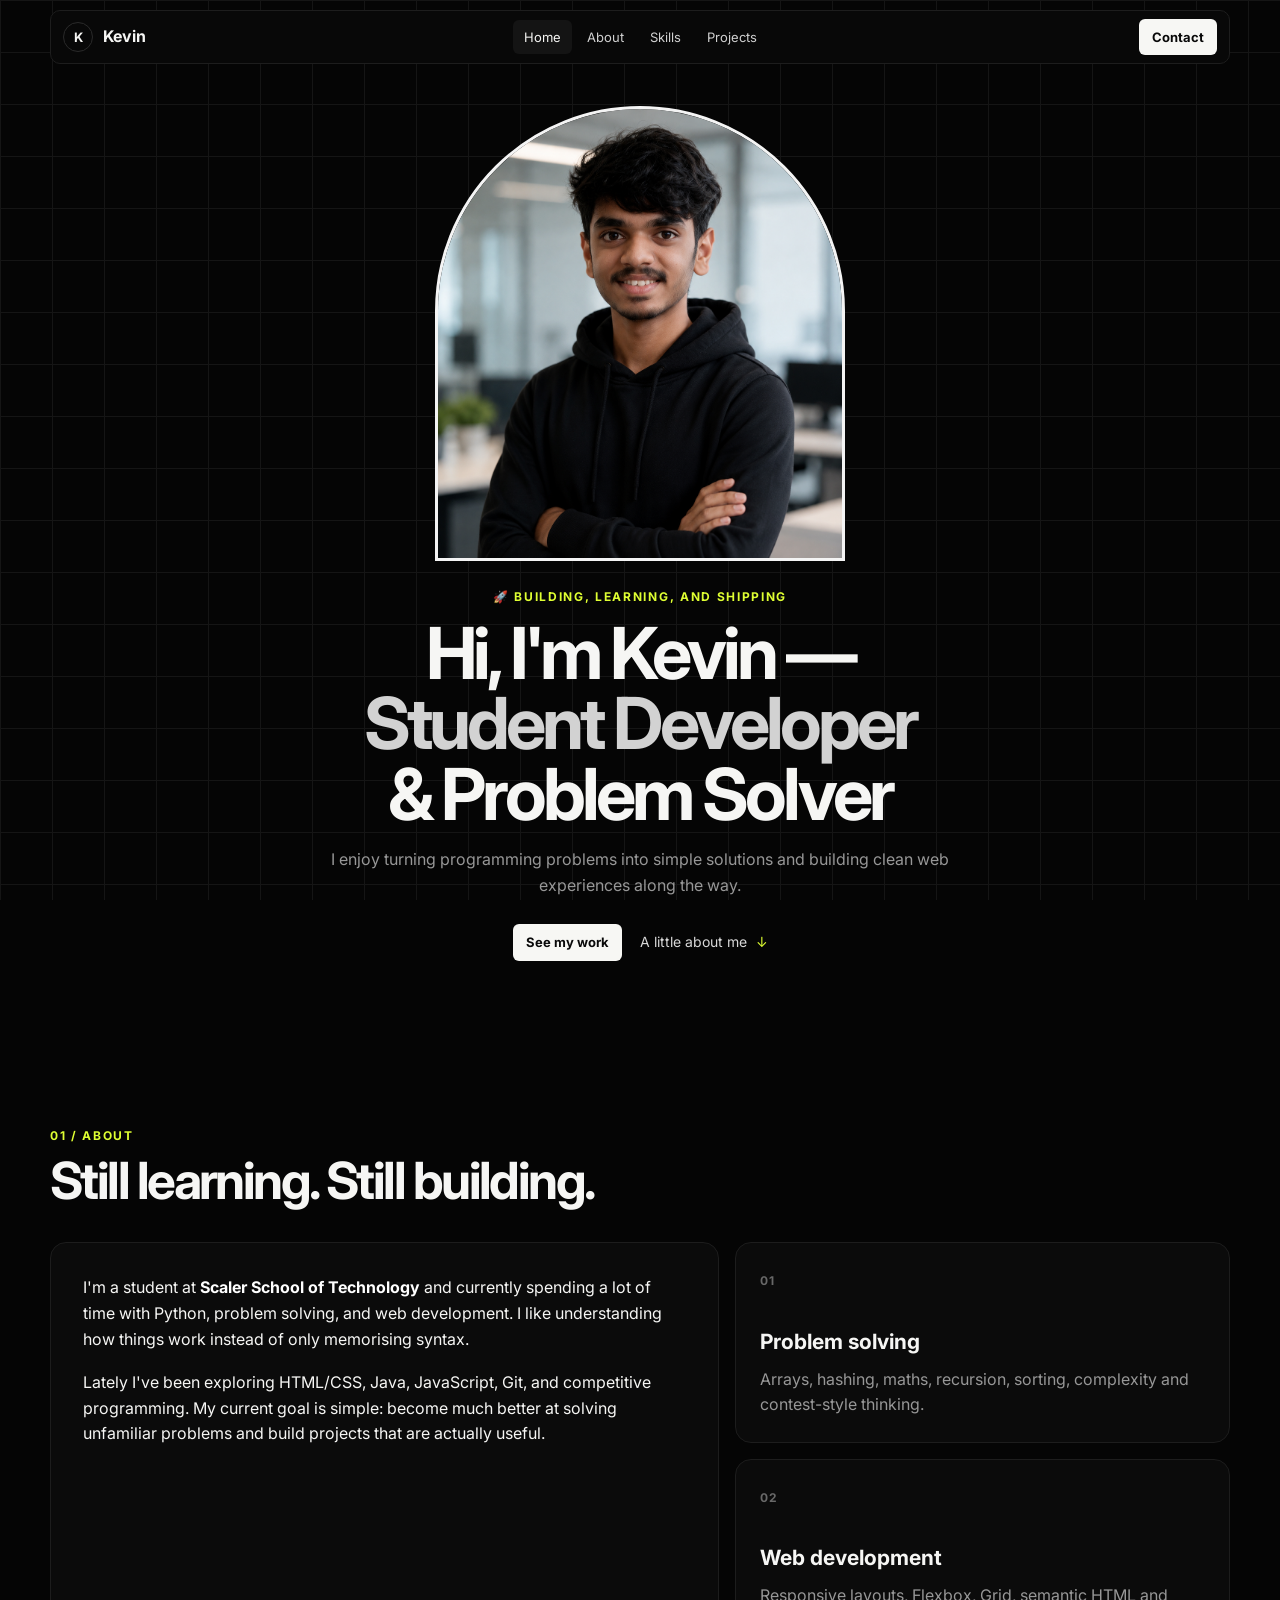
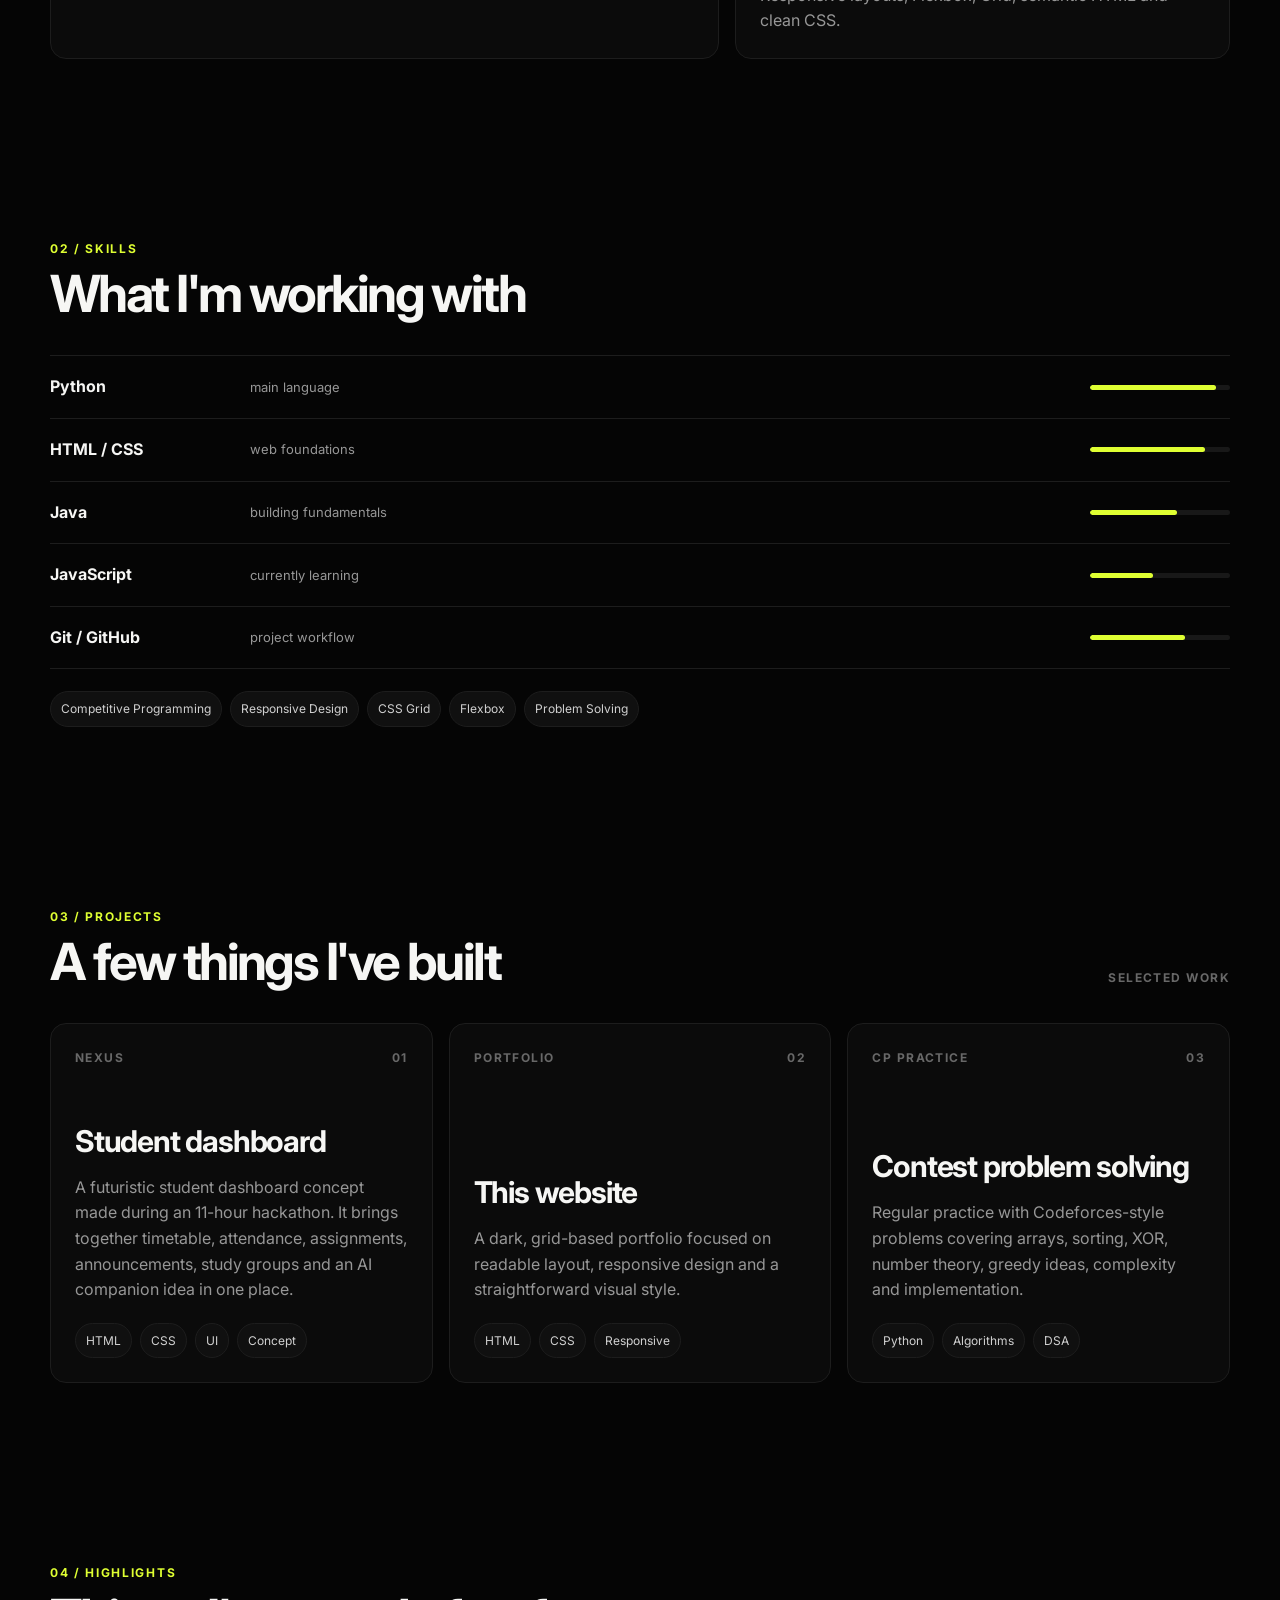
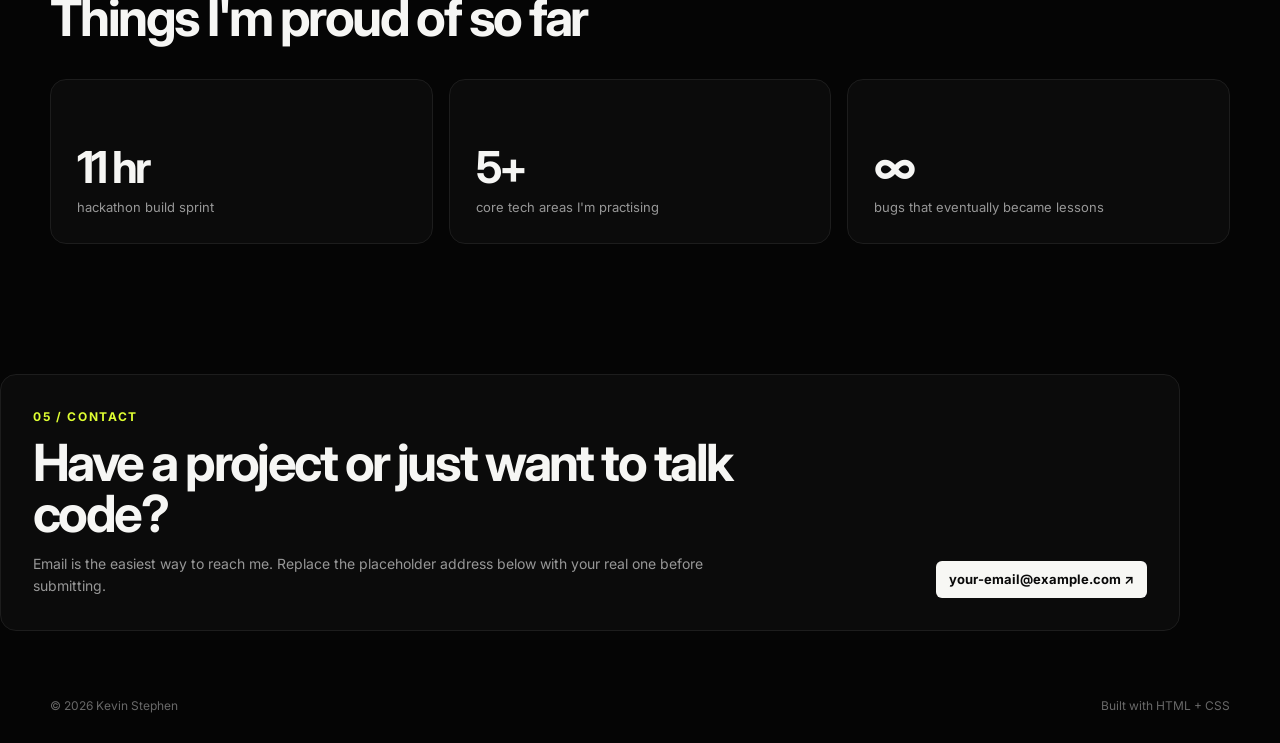
==== index.html @ dcbc92bc "Initial commit" ====
<!DOCTYPE html>
<html lang="en">
<head>
  <meta charset="UTF-8">
  <meta name="viewport" content="width=device-width, initial-scale=1.0">
  <meta name="description" content="Kevin Stephen — student developer portfolio">
  <title>Kevin Stephen | Portfolio</title>
  <link href="https://fonts.googleapis.com/css2?family=Inter:wght@400;500;600;700;800&display=swap" rel="stylesheet">
  <link rel="stylesheet" href="styles.css">
</head>
<body>
  <div class="page-grid"></div>

  <header class="navbar">
    <a class="brand" href="#home" aria-label="Kevin Stephen home"><span class="brand-mark">K</span><span>Kevin</span></a>
    <nav class="nav-links" aria-label="Main navigation">
      <a href="#home">Home</a><a href="#about">About</a><a href="#skills">Skills</a><a href="#projects">Projects</a>
    </nav>
    <a class="nav-button" href="#contact">Contact</a>
  </header>

  <main>
    <section id="home" class="intro section-shell">
      <div class="intro-photo"><img src="profile.png" alt="Kevin Stephen"></div>
      <div class="intro-copy">
        <p class="eyebrow">🚀 Building, learning, and shipping</p>
        <h1>Hi, I'm Kevin —<br><span>Student Developer</span><br>& Problem Solver</h1>
        <p class="intro-text">I enjoy turning programming problems into simple solutions and building clean web experiences along the way.</p>
        <div class="intro-actions"><a class="primary-button" href="#projects">See my work</a><a class="text-button" href="#about">A little about me <span>↓</span></a></div>
      </div>
    </section>

    <section id="about" class="content-section section-shell">
      <div class="section-heading"><p class="section-label">01 / About</p><h2>Still learning. Still building.</h2></div>
      <div class="about-grid">
        <div class="about-card large-card">
          <p>I'm a student at <strong>Scaler School of Technology</strong> and currently spending a lot of time with Python, problem solving, and web development. I like understanding how things work instead of only memorising syntax.</p>
          <p>Lately I've been exploring HTML/CSS, Java, JavaScript, Git, and competitive programming. My current goal is simple: become much better at solving unfamiliar problems and build projects that are actually useful.</p>
        </div>
        <div class="about-card mini-card"><span class="card-number">01</span><h3>Problem solving</h3><p>Arrays, hashing, maths, recursion, sorting, complexity and contest-style thinking.</p></div>
        <div class="about-card mini-card"><span class="card-number">02</span><h3>Web development</h3><p>Responsive layouts, Flexbox, Grid, semantic HTML and clean CSS.</p></div>
      </div>
    </section>

    <section id="skills" class="content-section section-shell">
      <div class="section-heading"><p class="section-label">02 / Skills</p><h2>What I'm working with</h2></div>
      <div class="skills-list">
        <div class="skill-row"><span class="skill-name">Python</span><span class="skill-note">main language</span><div class="skill-bar"><span style="width:90%"></span></div></div>
        <div class="skill-row"><span class="skill-name">HTML / CSS</span><span class="skill-note">web foundations</span><div class="skill-bar"><span style="width:82%"></span></div></div>
        <div class="skill-row"><span class="skill-name">Java</span><span class="skill-note">building fundamentals</span><div class="skill-bar"><span style="width:62%"></span></div></div>
        <div class="skill-row"><span class="skill-name">JavaScript</span><span class="skill-note">currently learning</span><div class="skill-bar"><span style="width:45%"></span></div></div>
        <div class="skill-row"><span class="skill-name">Git / GitHub</span><span class="skill-note">project workflow</span><div class="skill-bar"><span style="width:68%"></span></div></div>
      </div>
      <div class="tag-list" aria-label="Additional skills"><span>Competitive Programming</span><span>Responsive Design</span><span>CSS Grid</span><span>Flexbox</span><span>Problem Solving</span></div>
    </section>

    <section id="projects" class="content-section section-shell">
      <div class="section-heading split-heading"><div><p class="section-label">03 / Projects</p><h2>A few things I've built</h2></div><span class="muted-note">selected work</span></div>
      <div class="project-grid">
        <article class="project-card featured-project"><div class="project-topline"><span>NEXUS</span><span>01</span></div><h3>Student dashboard</h3><p>A futuristic student dashboard concept made during an 11-hour hackathon. It brings together timetable, attendance, assignments, announcements, study groups and an AI companion idea in one place.</p><div class="project-tags"><span>HTML</span><span>CSS</span><span>UI</span><span>Concept</span></div></article>
        <article class="project-card"><div class="project-topline"><span>PORTFOLIO</span><span>02</span></div><h3>This website</h3><p>A dark, grid-based portfolio focused on readable layout, responsive design and a straightforward visual style.</p><div class="project-tags"><span>HTML</span><span>CSS</span><span>Responsive</span></div></article>
        <article class="project-card"><div class="project-topline"><span>CP PRACTICE</span><span>03</span></div><h3>Contest problem solving</h3><p>Regular practice with Codeforces-style problems covering arrays, sorting, XOR, number theory, greedy ideas, complexity and implementation.</p><div class="project-tags"><span>Python</span><span>Algorithms</span><span>DSA</span></div></article>
      </div>
    </section>

    <section class="content-section section-shell">
      <div class="section-heading"><p class="section-label">04 / Highlights</p><h2>Things I'm proud of so far</h2></div>
      <div class="highlight-grid">
        <div class="highlight-card"><strong>11 hr</strong><span>hackathon build sprint</span></div>
        <div class="highlight-card"><strong>5+</strong><span>core tech areas I'm practising</span></div>
        <div class="highlight-card"><strong>∞</strong><span>bugs that eventually became lessons</span></div>
      </div>
    </section>

    <section id="contact" class="contact-section section-shell">
      <div><p class="section-label">05 / Contact</p><h2>Have a project or just want to talk code?</h2><p class="contact-text">Email is the easiest way to reach me. Replace the placeholder address below with your real one before submitting.</p></div>
      <a class="primary-button" href="mailto:your-email@example.com">your-email@example.com ↗</a>
    </section>
  </main>

  <footer class="footer section-shell"><span>© 2026 Kevin Stephen</span><span>Built with HTML + CSS</span></footer>
<script>
  const links = document.querySelectorAll('.nav-links a');
  const sections = document.querySelectorAll('main section[id]');

  function updateActiveLink() {
    let current = 'home';
    sections.forEach(section => {
      if (section.getBoundingClientRect().top <= window.innerHeight * 0.35) current = section.id;
    });
    links.forEach(link => link.classList.toggle('active', link.getAttribute('href') === `#${current}`));
  }

  window.addEventListener('scroll', updateActiveLink);
  updateActiveLink();
</script>
</body>
</html>
---- styles.css ----
:root {
  --bg: #050505;
  --panel: #0b0b0b;
  --border: #1d1d1d;
  --text: #f6f6f4;
  --muted: #979797;
  --dim: #686868;
  --accent: #dfff32;
  --max: 1180px;
}

* { box-sizing: border-box; margin: 0; padding: 0; }
html { scroll-behavior: smooth; }
body {
  min-height: 100vh;
  overflow-x: hidden;
  background: var(--bg);
  color: var(--text);
  font: 400 16px/1.6 "Inter", Arial, sans-serif;
}
a { color: inherit; text-decoration: none; }

.page-grid {
  position: fixed;
  inset: 0;
  z-index: -1;
  pointer-events: none;
  background-image: linear-gradient(#151515 1px, transparent 1px), linear-gradient(90deg, #151515 1px, transparent 1px);
  background-size: 52px 52px;
}
.section-shell, .navbar { width: min(calc(100% - 40px), var(--max)); margin-inline: auto; }

/* Navigation */
.navbar {
  position: sticky;
  top: 10px;
  z-index: 20;
  min-height: 54px;
  margin-top: 10px;
  padding: 0 12px;
  display: grid;
  grid-template-columns: 1fr auto 1fr;
  align-items: center;
  gap: 12px;
  border: 1px solid var(--border);
  border-radius: 10px;
  background: #080808;
}
.brand { display: inline-flex; align-items: center; gap: 10px; font-size: 16px; font-weight: 700; }
.brand-mark {
  display: grid;
  place-items: center;
  width: 30px;
  height: 30px;
  border: 1px solid #2a2a2a;
  border-radius: 50%;
  font-size: 13px;
}
.nav-links { display: flex; gap: 4px; }
.nav-links a { padding: 7px 11px; border-radius: 6px; color: #d0d0d0; font-size: 13px; }
.nav-links a:hover, .nav-links .active { color: var(--text); background: #141414; }
.nav-button, .primary-button {
  justify-self: end;
  padding: 8px 13px;
  border-radius: 6px;
  background: #f7f7f4;
  color: #090909;
  font-size: 13px;
  font-weight: 700;
}
.nav-button:hover, .primary-button:hover { background: var(--accent); }

/* Intro */
.intro {
  min-height: calc(100vh - 110px);
  padding: 42px 0 75px;
  display: flex;
  flex-direction: column;
  justify-content: center;
  align-items: center;
  text-align: center;
}
.intro-photo {
  width: min(410px, 78vw);
  height: 455px;
  margin-bottom: 26px;
  overflow: hidden;
  border: 3px solid #f4f4f4;
  border-radius: 210px 210px 0 0;
  background: #111;
}
.intro-photo img { width: 100%; height: 120%; display: block; object-fit: cover; }
.intro-copy { max-width: 840px; }
.eyebrow, .section-label {
  color: var(--accent);
  font-size: 12px;
  font-weight: 700;
  letter-spacing: .14em;
  text-transform: uppercase;
}
.intro h1 { margin-top: 12px; font-size: clamp(40px, 5.6vw, 72px); line-height: .98; letter-spacing: -.055em; }
.intro h1 span { color: #d2d2d2; }
.intro-text { max-width: 650px; margin: 18px auto 0; color: var(--muted); }
.intro-actions { display: flex; justify-content: center; align-items: center; gap: 18px; margin-top: 26px; }
.text-button { color: #d8d8d8; font-size: 14px; }
.text-button span { margin-left: 5px; color: var(--accent); }

/* Shared sections */
.content-section { padding: 90px 0; }
.section-heading { margin-bottom: 36px; }
.section-heading h2, .contact-section h2 {
  max-width: 760px;
  margin-top: 10px;
  font-size: clamp(34px, 4vw, 56px);
  line-height: 1;
  letter-spacing: -.05em;
}
.about-grid { display: grid; grid-template-columns: 1.35fr 1fr; gap: 16px; }
.about-card, .project-card, .highlight-card, .contact-section { border: 1px solid var(--border); border-radius: 16px; background: var(--panel); }
.large-card { grid-row: span 2; padding: 32px; }
.large-card p + p { margin-top: 18px; }
.large-card strong { color: #fff; }
.mini-card { padding: 24px; }
.card-number, .project-topline, .muted-note { color: var(--dim); font-size: 12px; font-weight: 700; letter-spacing: .12em; text-transform: uppercase; }
.mini-card h3 { margin: 32px 0 8px; font-size: 21px; }
.mini-card p, .project-card p, .contact-text { color: var(--muted); }

/* Skills */
.skills-list { border-top: 1px solid var(--border); }
.skill-row {
  display: grid;
  grid-template-columns: 180px 1fr 140px;
  align-items: center;
  gap: 20px;
  padding: 18px 0;
  border-bottom: 1px solid var(--border);
}
.skill-name { font-weight: 700; }
.skill-note { color: var(--muted); font-size: 13px; }
.skill-bar { height: 5px; overflow: hidden; border-radius: 999px; background: #181818; }
.skill-bar span { display: block; height: 100%; border-radius: inherit; background: var(--accent); }
.tag-list, .project-tags { display: flex; flex-wrap: wrap; gap: 8px; }
.tag-list { margin-top: 22px; }
.tag-list span, .project-tags span { padding: 7px 10px; border: 1px solid var(--border); border-radius: 999px; color: #d0d0d0; background: #101010; font-size: 12px; }

/* Projects */
.split-heading { display: flex; align-items: end; justify-content: space-between; gap: 24px; }
.project-grid, .highlight-grid { display: grid; grid-template-columns: repeat(3, 1fr); gap: 16px; }
.project-card {
  min-height: 360px;
  padding: 24px;
  display: flex;
  flex-direction: column;
  justify-content: space-between;
}
.project-topline { display: flex; justify-content: space-between; }
.project-card h3 { margin-top: auto; margin-bottom: 10px; font-size: 30px; letter-spacing: -.04em; }
.project-card p { margin-bottom: 20px; }

/* Highlights + contact */
.highlight-card { min-height: 165px; padding: 26px; display: flex; flex-direction: column; justify-content: flex-end; }
.highlight-card strong { font-size: 44px; line-height: 1; letter-spacing: -.06em; }
.highlight-card span { margin-top: 8px; color: var(--muted); font-size: 13px; }
.contact-section {
  margin: 40px 0 65px;
  padding: 32px;
  display: flex;
  align-items: end;
  justify-content: space-between;
  gap: 28px;
}
.contact-section h2 { max-width: 720px; }
.contact-text { max-width: 690px; margin-top: 14px; font-size: 14px; }
.contact-section .primary-button { flex: 0 0 auto; white-space: nowrap; }
.footer { padding-bottom: 28px; display: flex; justify-content: space-between; gap: 20px; color: var(--dim); font-size: 12px; }

/* Tablet */
@media (max-width: 900px) {
  .navbar { grid-template-columns: 1fr auto; }
  .nav-links { grid-column: 1 / -1; grid-row: 2; justify-content: center; padding: 9px 0 12px; border-top: 1px solid var(--border); }
  .nav-button { grid-column: 2; grid-row: 1; }
  .navbar { padding-top: 8px; }
  .about-grid, .project-grid, .highlight-grid { grid-template-columns: 1fr; }
  .large-card { grid-row: auto; }
  .skill-row { grid-template-columns: 1fr; gap: 8px; }
  .contact-section { flex-direction: column; align-items: flex-start; }
  .contact-section .primary-button { justify-self: start; }
}

/* Phone */
@media (max-width: 620px) {
  .section-shell, .navbar { width: min(calc(100% - 24px), var(--max)); }
  .navbar { top: 7px; margin-top: 7px; min-height: 52px; padding-inline: 10px; border-radius: 9px; }
  .brand { font-size: 15px; }
  .brand-mark { width: 29px; height: 29px; }
  .nav-links { gap: 1px; }
  .nav-links a { padding: 7px 8px; font-size: 12px; }
  .nav-button { padding: 7px 10px; font-size: 12px; }
  .intro { min-height: calc(100vh - 100px); padding-top: 24px; }
  .intro-photo { width: 78vw; height: 350px; border-radius: 170px 170px 0 0; }
  .intro h1 { font-size: 42px; }
  .intro-text { font-size: 14px; }
  .intro-actions { flex-direction: column; gap: 12px; }
  .content-section { padding: 70px 0; }
  .about-card, .project-card, .highlight-card, .contact-section { border-radius: 13px; }
  .large-card, .mini-card, .project-card, .highlight-card, .contact-section { padding: 22px; }
  .project-card { min-height: 320px; }
  .split-heading { align-items: flex-start; flex-direction: column; }
  .footer { flex-direction: column; }
}
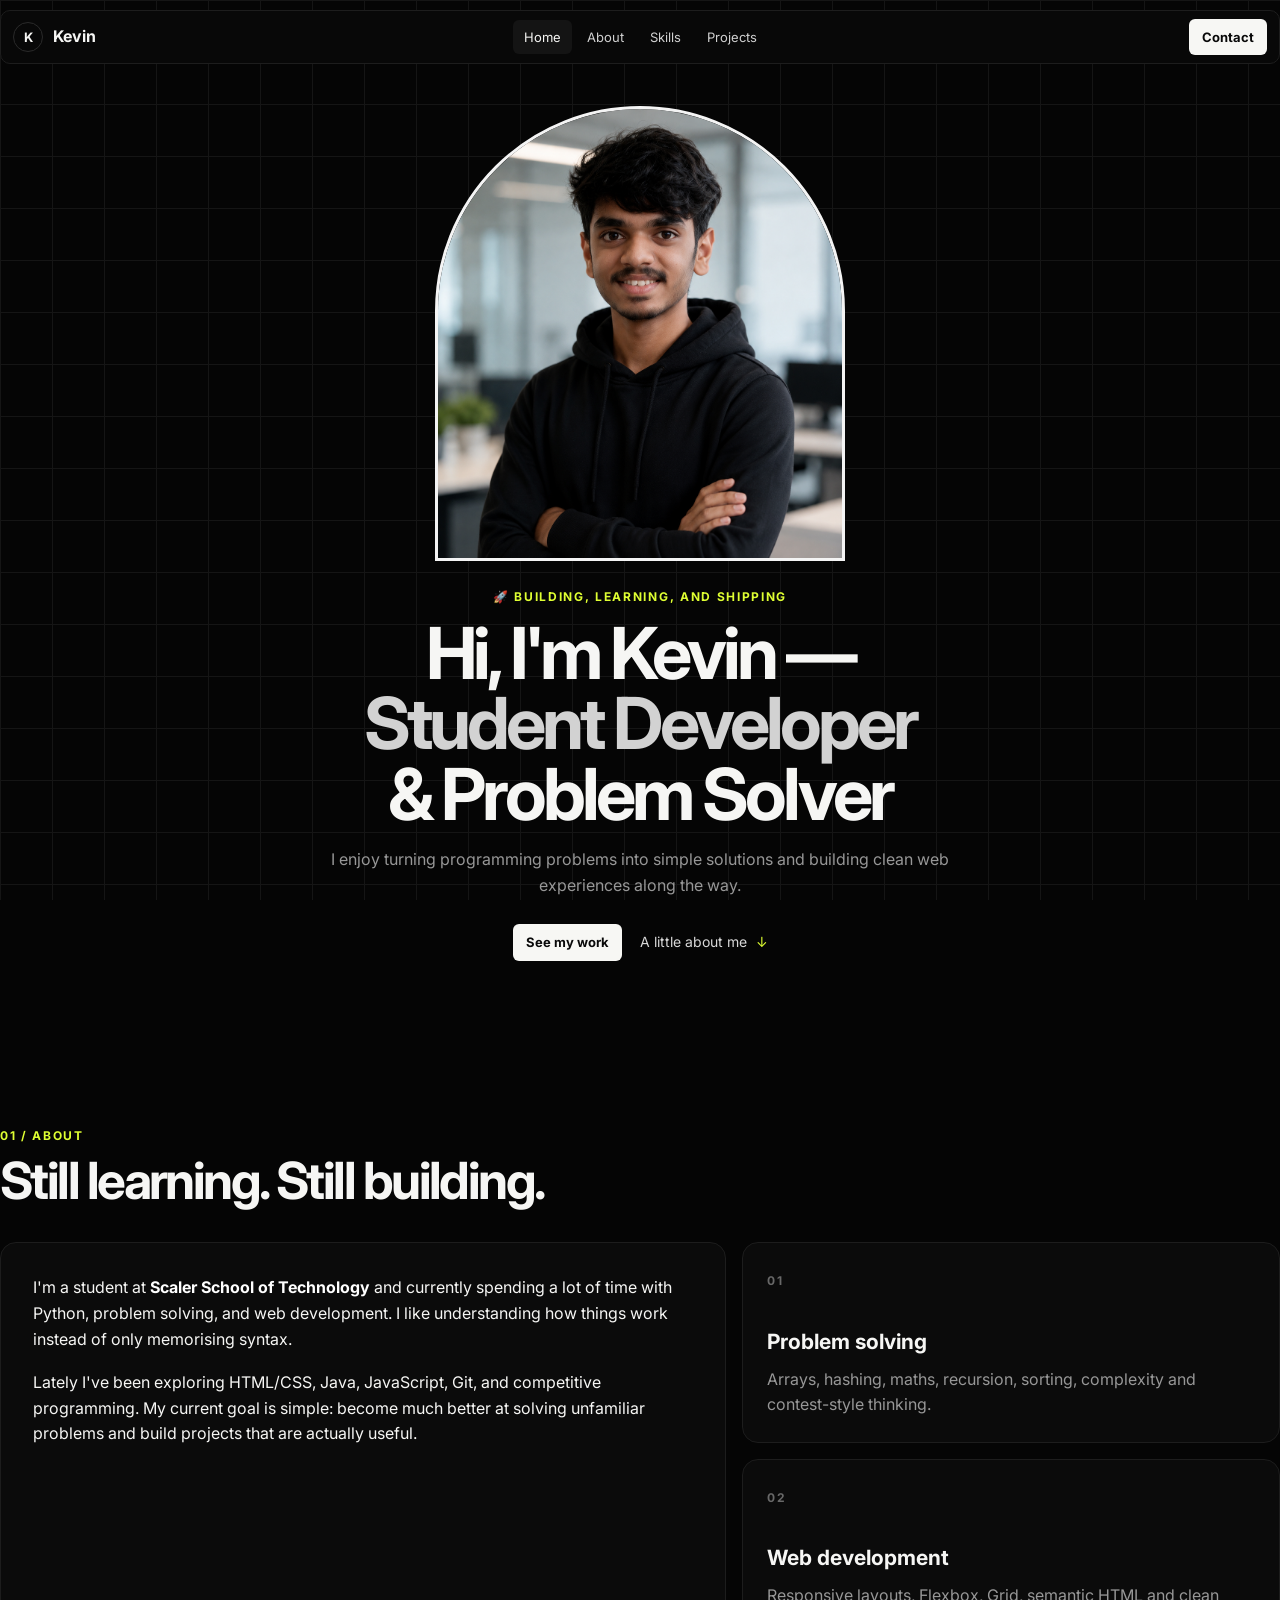
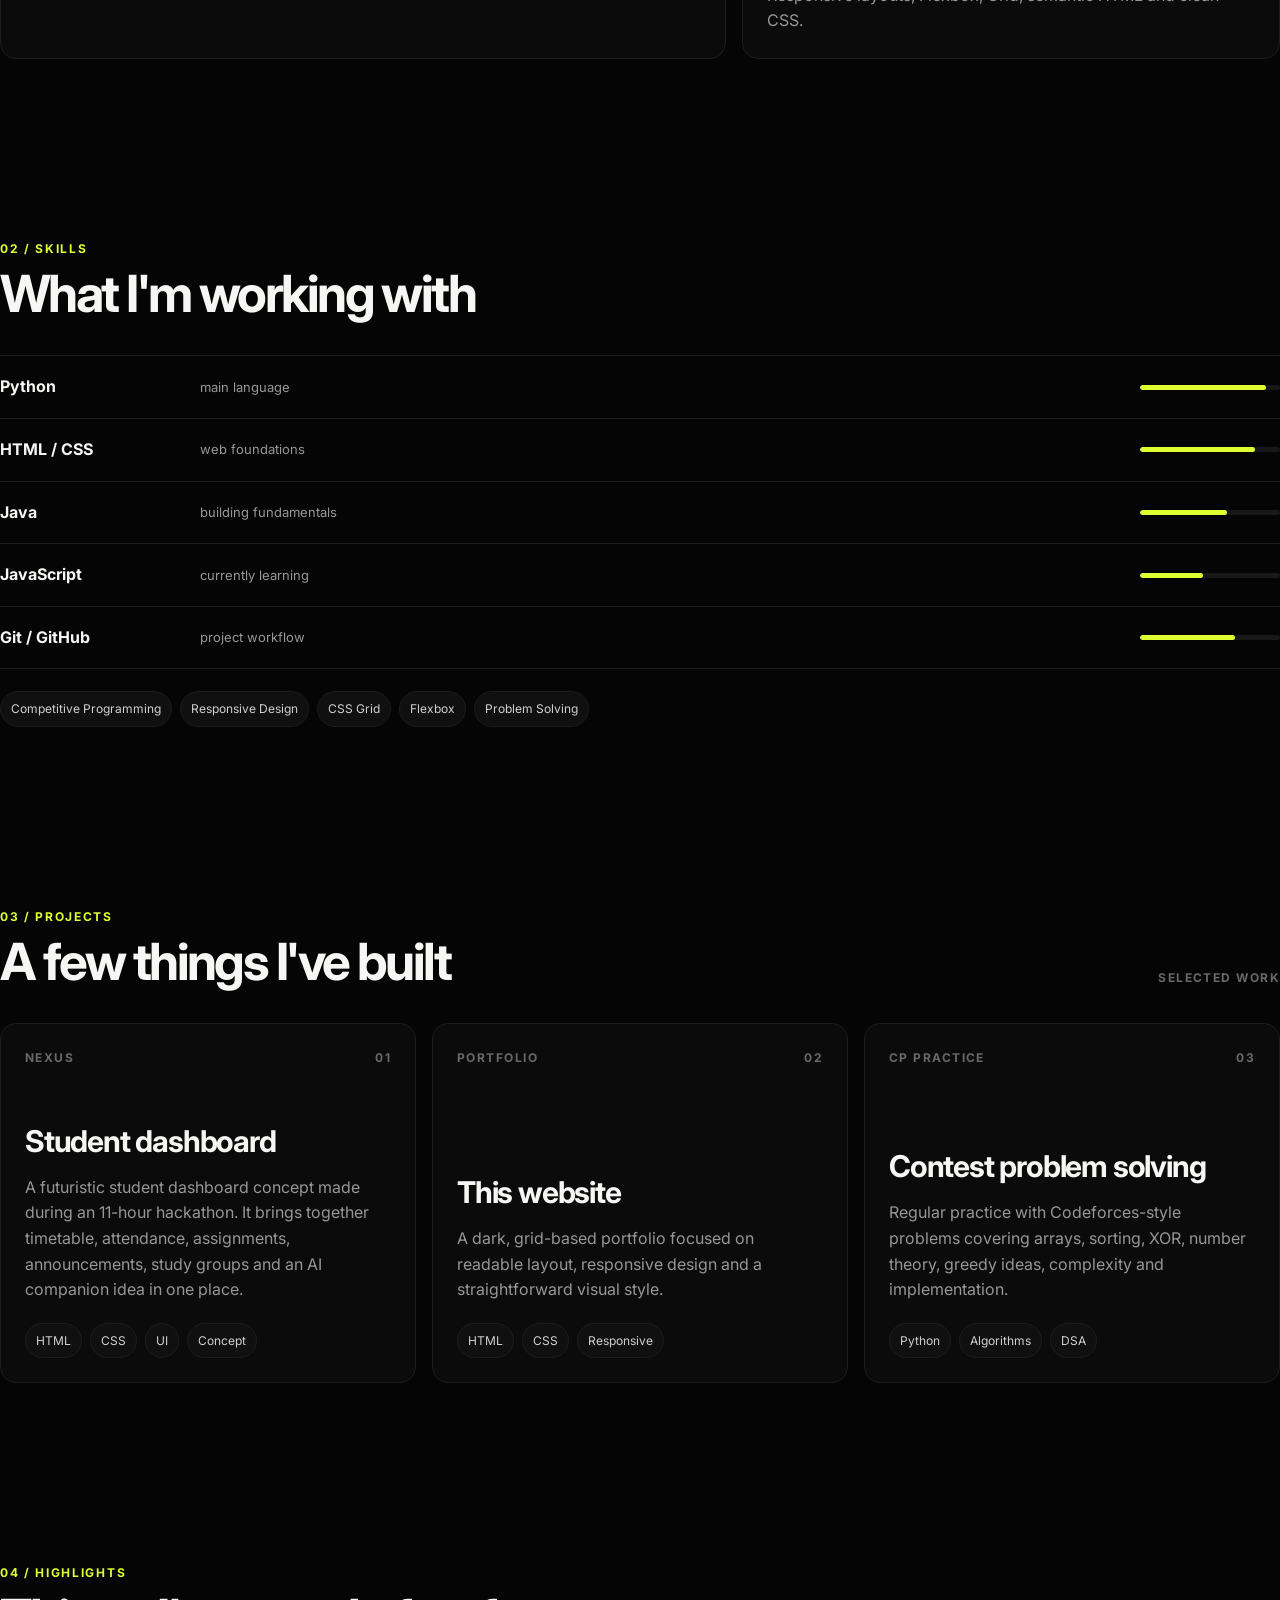
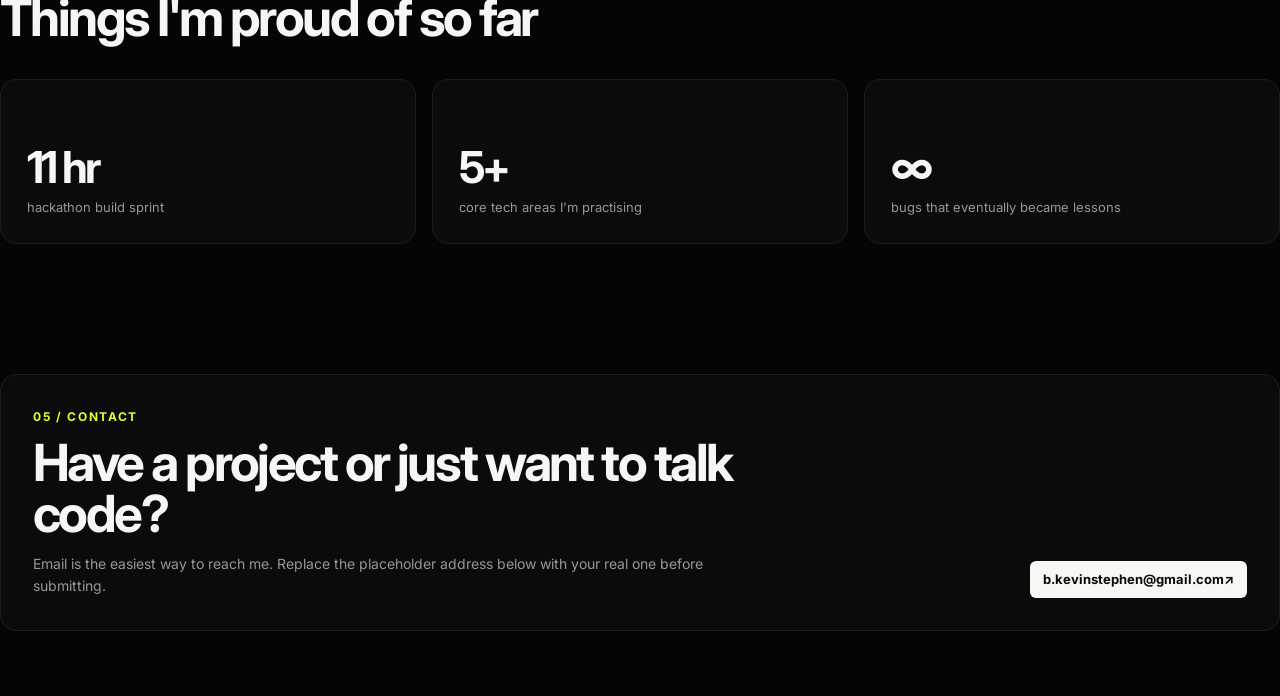
==== commit 34d2f45d: "Add README.md and update contact email in index.html" ====
--- a/index.html
+++ b/index.html
@@ -74,11 +74,11 @@
 
     <section id="contact" class="contact-section section-shell">
       <div><p class="section-label">05 / Contact</p><h2>Have a project or just want to talk code?</h2><p class="contact-text">Email is the easiest way to reach me. Replace the placeholder address below with your real one before submitting.</p></div>
-      <a class="primary-button" href="mailto:your-email@example.com">your-email@example.com ↗</a>
+      <a class="primary-button" href="mailto:b.kevinstephen@gmail.com">b.kevinstephen@gmail.com↗</a>
     </section>
   </main>
 
-  <footer class="footer section-shell"><span>© 2026 Kevin Stephen</span><span>Built with HTML + CSS</span></footer>
+</footer>
 <script>
   const links = document.querySelectorAll('.nav-links a');
   const sections = document.querySelectorAll('main section[id]');
--- a/styles.css
+++ b/styles.css
@@ -28,7 +28,6 @@
   background-image: linear-gradient(#151515 1px, transparent 1px), linear-gradient(90deg, #151515 1px, transparent 1px);
   background-size: 52px 52px;
 }
-.section-shell, .navbar { width: min(calc(100% - 40px), var(--max)); margin-inline: auto; }
 
 /* Navigation */
 .navbar {
@@ -189,7 +188,6 @@
 
 /* Phone */
 @media (max-width: 620px) {
-  .section-shell, .navbar { width: min(calc(100% - 24px), var(--max)); }
   .navbar { top: 7px; margin-top: 7px; min-height: 52px; padding-inline: 10px; border-radius: 9px; }
   .brand { font-size: 15px; }
   .brand-mark { width: 29px; height: 29px; }
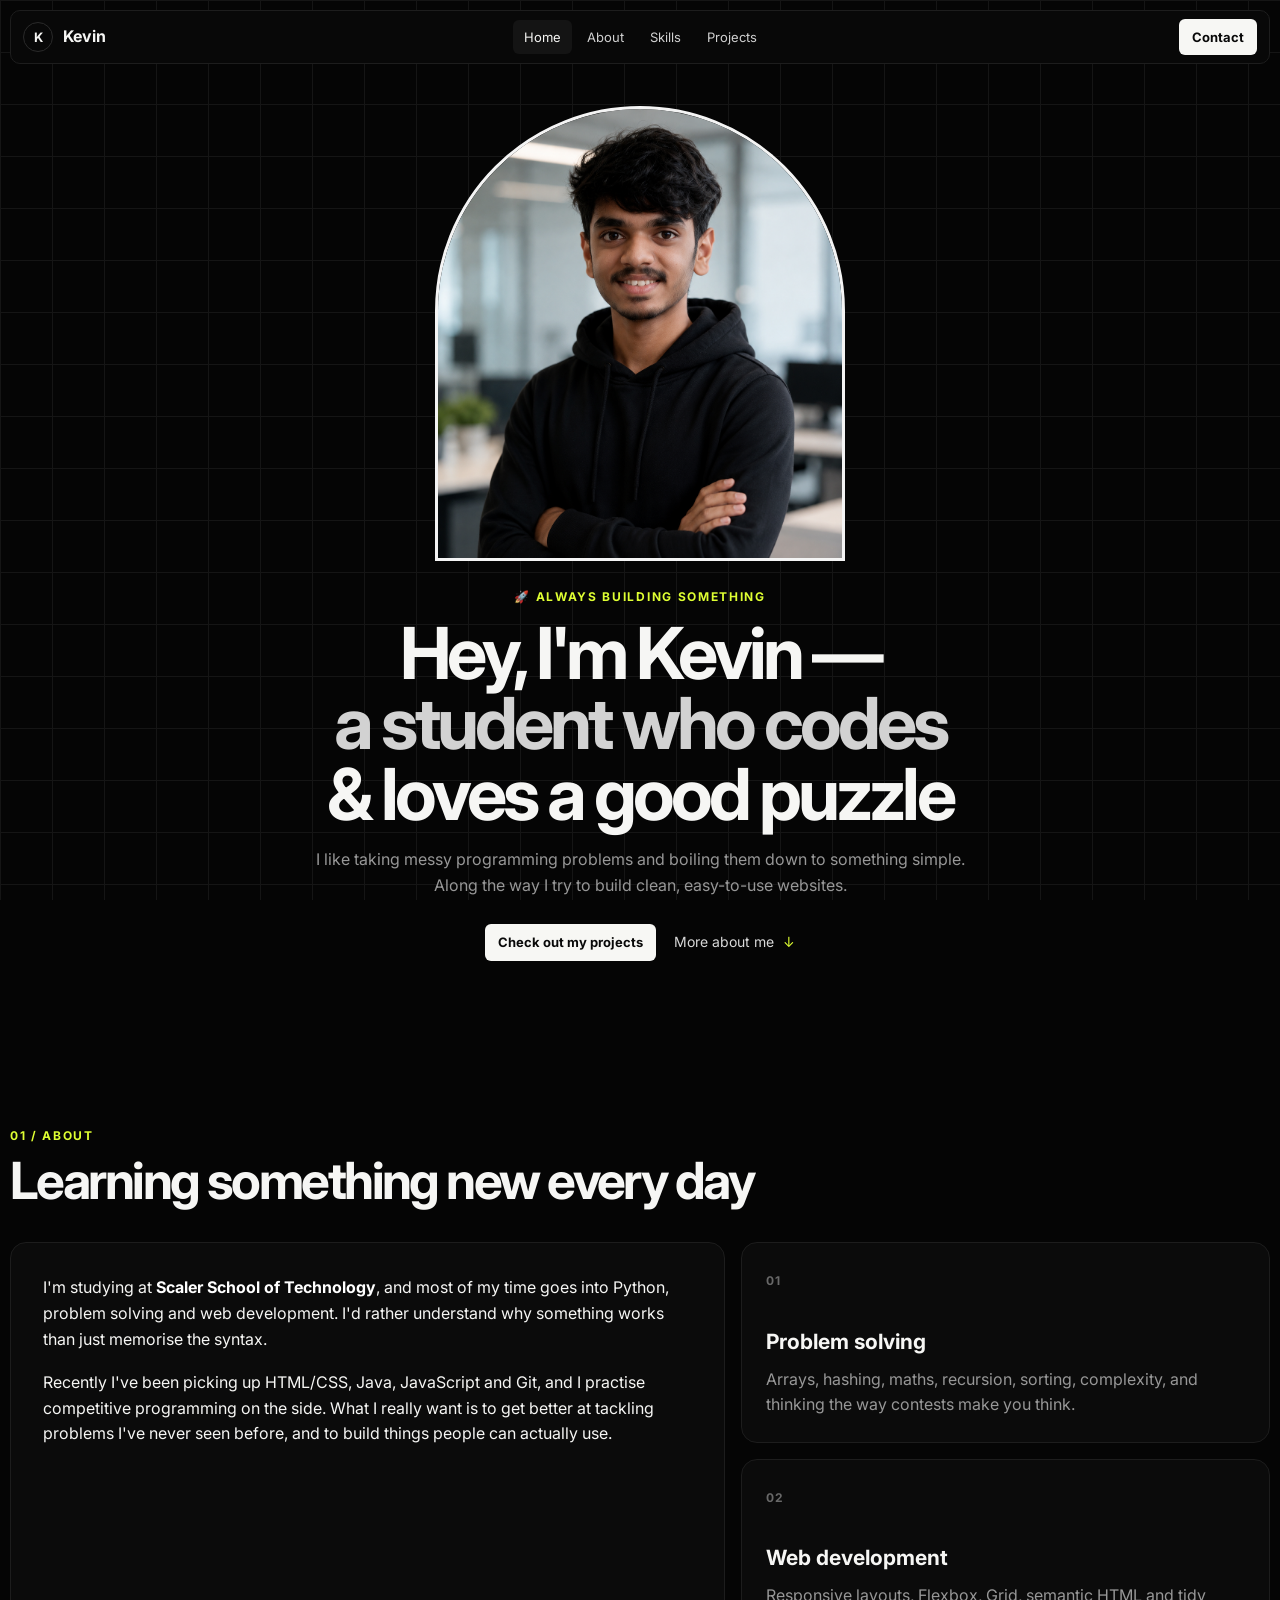
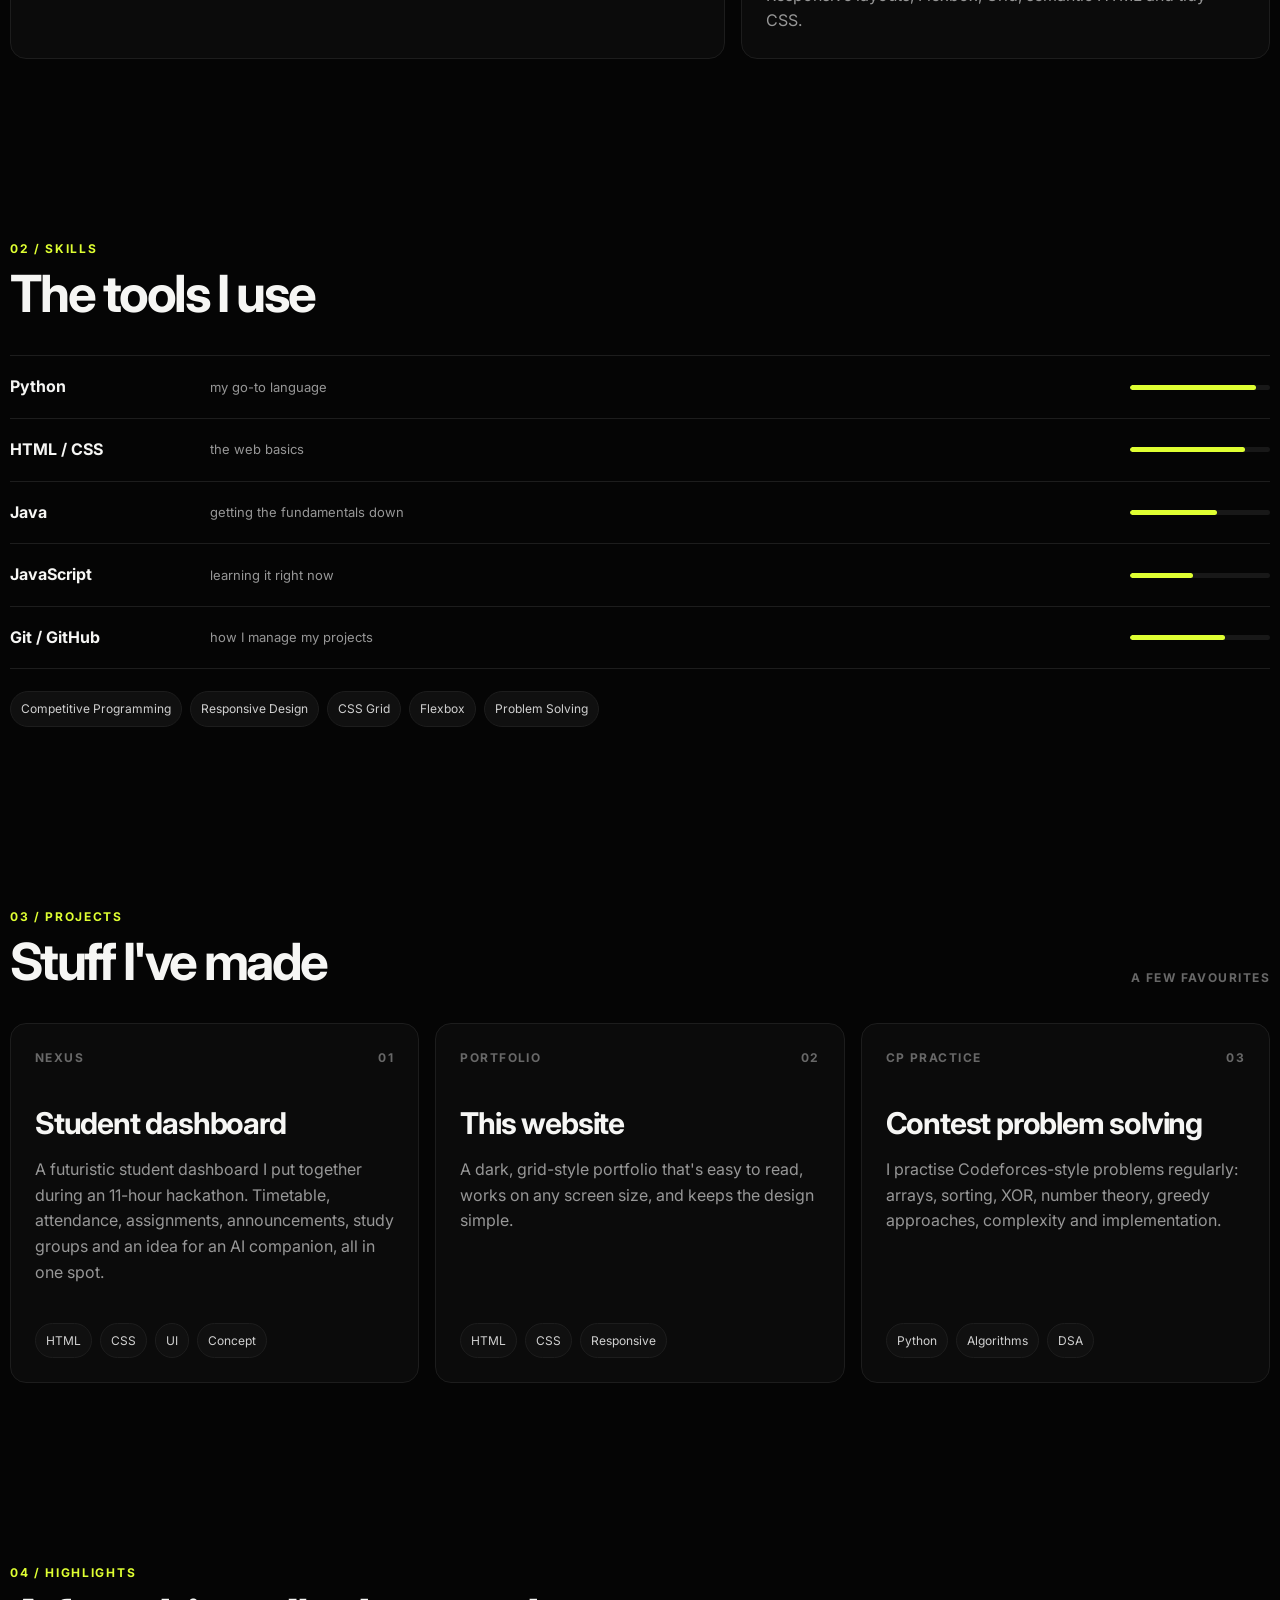
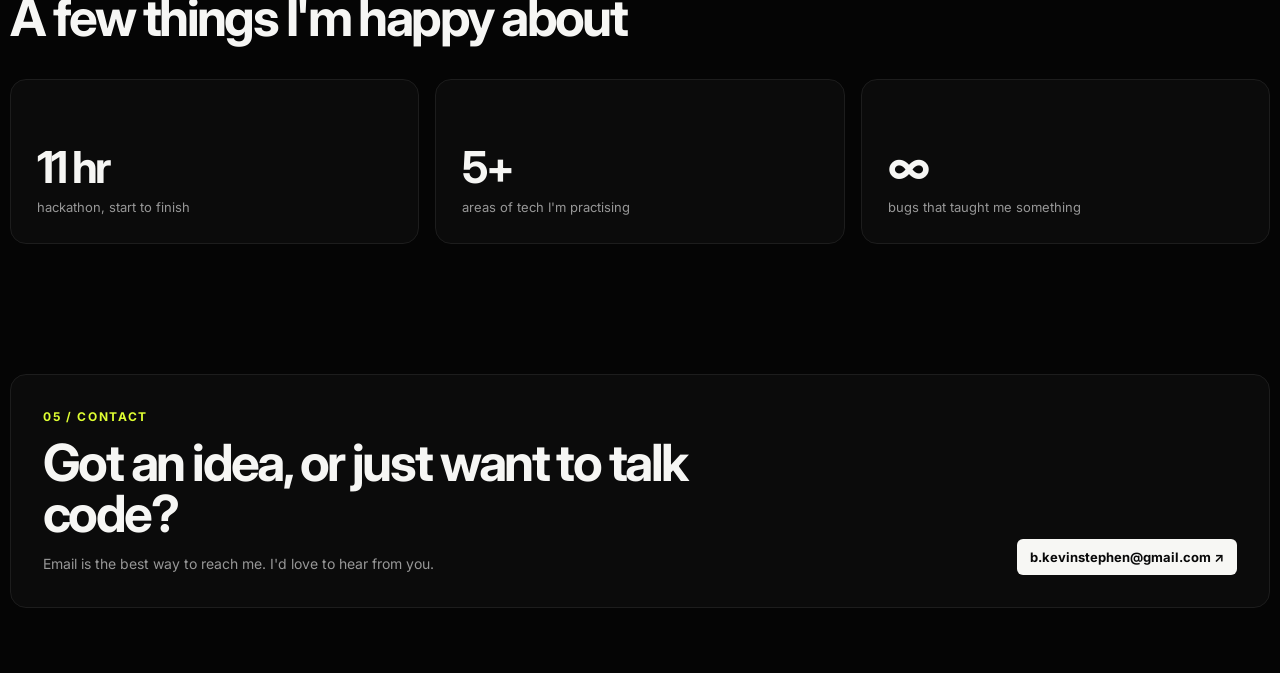
==== commit e879b04b: "Minor changes" ====
--- a/index.html
+++ b/index.html
@@ -8,91 +8,348 @@
   <link href="https://fonts.googleapis.com/css2?family=Inter:wght@400;500;600;700;800&display=swap" rel="stylesheet">
   <link rel="stylesheet" href="styles.css">
 </head>
+
 <body>
-  <div class="page-grid"></div>
-
-  <header class="navbar">
-    <a class="brand" href="#home" aria-label="Kevin Stephen home"><span class="brand-mark">K</span><span>Kevin</span></a>
-    <nav class="nav-links" aria-label="Main navigation">
-      <a href="#home">Home</a><a href="#about">About</a><a href="#skills">Skills</a><a href="#projects">Projects</a>
+  <div class="bg-grid"></div>
+
+  <!-- top bar -->
+  <header class="site-header">
+    <a class="logo" href="#home" aria-label="Kevin Stephen home">
+      <span class="logo-letter">K</span>
+      <span>Kevin</span>
+    </a>
+
+    <nav class="menu" aria-label="Main navigation">
+      <a href="#home">Home</a>
+      <a href="#about">About</a>
+      <a href="#skills">Skills</a>
+      <a href="#projects">Projects</a>
     </nav>
-    <a class="nav-button" href="#contact">Contact</a>
+
+    <a class="contact-btn" href="#contact">Contact</a>
   </header>
 
   <main>
-    <section id="home" class="intro section-shell">
-      <div class="intro-photo"><img src="profile.png" alt="Kevin Stephen"></div>
-      <div class="intro-copy">
-        <p class="eyebrow">🚀 Building, learning, and shipping</p>
-        <h1>Hi, I'm Kevin —<br><span>Student Developer</span><br>& Problem Solver</h1>
-        <p class="intro-text">I enjoy turning programming problems into simple solutions and building clean web experiences along the way.</p>
-        <div class="intro-actions"><a class="primary-button" href="#projects">See my work</a><a class="text-button" href="#about">A little about me <span>↓</span></a></div>
-      </div>
-    </section>
-
-    <section id="about" class="content-section section-shell">
-      <div class="section-heading"><p class="section-label">01 / About</p><h2>Still learning. Still building.</h2></div>
-      <div class="about-grid">
-        <div class="about-card large-card">
-          <p>I'm a student at <strong>Scaler School of Technology</strong> and currently spending a lot of time with Python, problem solving, and web development. I like understanding how things work instead of only memorising syntax.</p>
-          <p>Lately I've been exploring HTML/CSS, Java, JavaScript, Git, and competitive programming. My current goal is simple: become much better at solving unfamiliar problems and build projects that are actually useful.</p>
-        </div>
-        <div class="about-card mini-card"><span class="card-number">01</span><h3>Problem solving</h3><p>Arrays, hashing, maths, recursion, sorting, complexity and contest-style thinking.</p></div>
-        <div class="about-card mini-card"><span class="card-number">02</span><h3>Web development</h3><p>Responsive layouts, Flexbox, Grid, semantic HTML and clean CSS.</p></div>
-      </div>
-    </section>
-
-    <section id="skills" class="content-section section-shell">
-      <div class="section-heading"><p class="section-label">02 / Skills</p><h2>What I'm working with</h2></div>
-      <div class="skills-list">
-        <div class="skill-row"><span class="skill-name">Python</span><span class="skill-note">main language</span><div class="skill-bar"><span style="width:90%"></span></div></div>
-        <div class="skill-row"><span class="skill-name">HTML / CSS</span><span class="skill-note">web foundations</span><div class="skill-bar"><span style="width:82%"></span></div></div>
-        <div class="skill-row"><span class="skill-name">Java</span><span class="skill-note">building fundamentals</span><div class="skill-bar"><span style="width:62%"></span></div></div>
-        <div class="skill-row"><span class="skill-name">JavaScript</span><span class="skill-note">currently learning</span><div class="skill-bar"><span style="width:45%"></span></div></div>
-        <div class="skill-row"><span class="skill-name">Git / GitHub</span><span class="skill-note">project workflow</span><div class="skill-bar"><span style="width:68%"></span></div></div>
-      </div>
-      <div class="tag-list" aria-label="Additional skills"><span>Competitive Programming</span><span>Responsive Design</span><span>CSS Grid</span><span>Flexbox</span><span>Problem Solving</span></div>
-    </section>
-
-    <section id="projects" class="content-section section-shell">
-      <div class="section-heading split-heading"><div><p class="section-label">03 / Projects</p><h2>A few things I've built</h2></div><span class="muted-note">selected work</span></div>
-      <div class="project-grid">
-        <article class="project-card featured-project"><div class="project-topline"><span>NEXUS</span><span>01</span></div><h3>Student dashboard</h3><p>A futuristic student dashboard concept made during an 11-hour hackathon. It brings together timetable, attendance, assignments, announcements, study groups and an AI companion idea in one place.</p><div class="project-tags"><span>HTML</span><span>CSS</span><span>UI</span><span>Concept</span></div></article>
-        <article class="project-card"><div class="project-topline"><span>PORTFOLIO</span><span>02</span></div><h3>This website</h3><p>A dark, grid-based portfolio focused on readable layout, responsive design and a straightforward visual style.</p><div class="project-tags"><span>HTML</span><span>CSS</span><span>Responsive</span></div></article>
-        <article class="project-card"><div class="project-topline"><span>CP PRACTICE</span><span>03</span></div><h3>Contest problem solving</h3><p>Regular practice with Codeforces-style problems covering arrays, sorting, XOR, number theory, greedy ideas, complexity and implementation.</p><div class="project-tags"><span>Python</span><span>Algorithms</span><span>DSA</span></div></article>
-      </div>
-    </section>
-
-    <section class="content-section section-shell">
-      <div class="section-heading"><p class="section-label">04 / Highlights</p><h2>Things I'm proud of so far</h2></div>
-      <div class="highlight-grid">
-        <div class="highlight-card"><strong>11 hr</strong><span>hackathon build sprint</span></div>
-        <div class="highlight-card"><strong>5+</strong><span>core tech areas I'm practising</span></div>
-        <div class="highlight-card"><strong>∞</strong><span>bugs that eventually became lessons</span></div>
-      </div>
-    </section>
-
-    <section id="contact" class="contact-section section-shell">
-      <div><p class="section-label">05 / Contact</p><h2>Have a project or just want to talk code?</h2><p class="contact-text">Email is the easiest way to reach me. Replace the placeholder address below with your real one before submitting.</p></div>
-      <a class="primary-button" href="mailto:b.kevinstephen@gmail.com">b.kevinstephen@gmail.com↗</a>
+
+    <!-- hero -->
+    <section id="home" class="hero wrap">
+      <div class="hero-pic">
+        <img src="profile.png" alt="Kevin Stephen">
+      </div>
+
+      <div class="hero-text">
+        <p class="hero-tag">🚀 Always building something</p>
+
+        <h1>
+          Hey, I'm Kevin —<br>
+          <span>a student who codes</span><br>
+          & loves a good puzzle
+        </h1>
+
+        <p class="hero-blurb">
+          I like taking messy programming problems and boiling them down
+          to something simple. Along the way I try to build clean,
+          easy-to-use websites.
+        </p>
+
+        <div class="hero-buttons">
+          <a class="btn" href="#projects">Check out my projects</a>
+          <a class="link-btn" href="#about">
+            More about me <span>↓</span>
+          </a>
+        </div>
+      </div>
+    </section>
+
+    <!-- about -->
+    <section id="about" class="block wrap">
+      <div class="block-title">
+        <p class="kicker">01 / About</p>
+        <h2>Learning something new every day</h2>
+      </div>
+
+      <div class="about-layout">
+        <div class="about-box about-main">
+          <p>
+            I'm studying at <strong>Scaler School of Technology</strong>,
+            and most of my time goes into Python, problem solving and web
+            development. I'd rather understand why something works than
+            just memorise the syntax.
+          </p>
+
+          <p>
+            Recently I've been picking up HTML/CSS, Java, JavaScript and Git,
+            and I practise competitive programming on the side. What I
+            really want is to get better at tackling problems I've never
+            seen before, and to build things people can actually use.
+          </p>
+        </div>
+
+        <div class="about-box about-small">
+          <span class="num">01</span>
+          <h3>Problem solving</h3>
+          <p>
+            Arrays, hashing, maths, recursion, sorting, complexity,
+            and thinking the way contests make you think.
+          </p>
+        </div>
+
+        <div class="about-box about-small">
+          <span class="num">02</span>
+          <h3>Web development</h3>
+          <p>
+            Responsive layouts, Flexbox, Grid, semantic HTML and tidy CSS.
+          </p>
+        </div>
+      </div>
+    </section>
+
+    <!-- skills -->
+    <section id="skills" class="block wrap">
+      <div class="block-title">
+        <p class="kicker">02 / Skills</p>
+        <h2>The tools I use</h2>
+      </div>
+
+      <div class="skill-list">
+        <div class="skill">
+          <span class="skill-title">Python</span>
+          <span class="skill-hint">my go-to language</span>
+          <div class="bar">
+            <span data-width="90%"></span>
+          </div>
+        </div>
+
+        <div class="skill">
+          <span class="skill-title">HTML / CSS</span>
+          <span class="skill-hint">the web basics</span>
+          <div class="bar">
+            <span data-width="82%"></span>
+          </div>
+        </div>
+
+        <div class="skill">
+          <span class="skill-title">Java</span>
+          <span class="skill-hint">getting the fundamentals down</span>
+          <div class="bar">
+            <span data-width="62%"></span>
+          </div>
+        </div>
+
+        <div class="skill">
+          <span class="skill-title">JavaScript</span>
+          <span class="skill-hint">learning it right now</span>
+          <div class="bar">
+            <span data-width="45%"></span>
+          </div>
+        </div>
+
+        <div class="skill">
+          <span class="skill-title">Git / GitHub</span>
+          <span class="skill-hint">how I manage my projects</span>
+          <div class="bar">
+            <span data-width="68%"></span>
+          </div>
+        </div>
+      </div>
+
+      <div class="chips" aria-label="Additional skills">
+        <span>Competitive Programming</span>
+        <span>Responsive Design</span>
+        <span>CSS Grid</span>
+        <span>Flexbox</span>
+        <span>Problem Solving</span>
+      </div>
+    </section>
+
+    <!-- projects -->
+    <section id="projects" class="block wrap">
+      <div class="block-title title-split">
+        <div>
+          <p class="kicker">03 / Projects</p>
+          <h2>Stuff I've made</h2>
+        </div>
+
+        <span class="side-note">a few favourites</span>
+      </div>
+
+      <div class="projects-wrap">
+        <article class="project project-main">
+          <div class="project-head">
+            <span>NEXUS</span>
+            <span>01</span>
+          </div>
+
+          <h3>Student dashboard</h3>
+
+          <p>
+            A futuristic student dashboard I put together during an
+            11-hour hackathon. Timetable, attendance, assignments,
+            announcements, study groups and an idea for an AI companion,
+            all in one spot.
+          </p>
+
+          <div class="project-stack">
+            <span>HTML</span>
+            <span>CSS</span>
+            <span>UI</span>
+            <span>Concept</span>
+          </div>
+        </article>
+
+        <article class="project">
+          <div class="project-head">
+            <span>PORTFOLIO</span>
+            <span>02</span>
+          </div>
+
+          <h3>This website</h3>
+
+          <p>
+            A dark, grid-style portfolio that's easy to read, works on
+            any screen size, and keeps the design simple.
+          </p>
+
+          <div class="project-stack">
+            <span>HTML</span>
+            <span>CSS</span>
+            <span>Responsive</span>
+          </div>
+        </article>
+
+        <article class="project">
+          <div class="project-head">
+            <span>CP PRACTICE</span>
+            <span>03</span>
+          </div>
+
+          <h3>Contest problem solving</h3>
+
+          <p>
+            I practise Codeforces-style problems regularly: arrays,
+            sorting, XOR, number theory, greedy approaches, complexity
+            and implementation.
+          </p>
+
+          <div class="project-stack">
+            <span>Python</span>
+            <span>Algorithms</span>
+            <span>DSA</span>
+          </div>
+        </article>
+      </div>
+    </section>
+
+    <!-- highlights -->
+    <section class="block wrap">
+      <div class="block-title">
+        <p class="kicker">04 / Highlights</p>
+        <h2>A few things I'm happy about</h2>
+      </div>
+
+      <div class="stats">
+        <div class="stat">
+          <strong>11 hr</strong>
+          <span>hackathon, start to finish</span>
+        </div>
+
+        <div class="stat">
+          <strong>5+</strong>
+          <span>areas of tech I'm practising</span>
+        </div>
+
+        <div class="stat">
+          <strong>∞</strong>
+          <span>bugs that taught me something</span>
+        </div>
+      </div>
+    </section>
+
+    <!-- contact -->
+    <section id="contact" class="contact wrap">
+      <div>
+        <p class="kicker">05 / Contact</p>
+        <h2>Got an idea, or just want to talk code?</h2>
+
+        <p class="contact-note">
+          Email is the best way to reach me. I'd love to hear from you.
+        </p>
+      </div>
+
+      <a class="btn" href="mailto:b.kevinstephen@gmail.com">
+        b.kevinstephen@gmail.com ↗
+      </a>
     </section>
   </main>
 
-</footer>
-<script>
-  const links = document.querySelectorAll('.nav-links a');
-  const sections = document.querySelectorAll('main section[id]');
-
-  function updateActiveLink() {
-    let current = 'home';
-    sections.forEach(section => {
-      if (section.getBoundingClientRect().top <= window.innerHeight * 0.35) current = section.id;
+  <button id="topBtn" aria-label="Back to top">↑</button>
+
+  <script>
+    const navLinks = document.querySelectorAll(".menu a");
+    const pageSections = document.querySelectorAll("main section[id]");
+    const topBtn = document.getElementById("topBtn");
+    const barFills = document.querySelectorAll(".bar span");
+    const skillsBlock = document.getElementById("skills");
+
+    // little welcome popup
+    window.addEventListener("load", function () {
+      setTimeout(function () {
+        alert("Welcome to Kevin's portfolio! 🚀");
+      }, 500);
     });
-    links.forEach(link => link.classList.toggle('active', link.getAttribute('href') === `#${current}`));
-  }
-
-  window.addEventListener('scroll', updateActiveLink);
-  updateActiveLink();
-</script>
+
+    // highlight the nav link for whichever section we're in
+    function highlightNav() {
+      let currentId = "home";
+
+      pageSections.forEach(function (sec) {
+        if (sec.getBoundingClientRect().top <= window.innerHeight * 0.35) {
+          currentId = sec.id;
+        }
+      });
+
+      navLinks.forEach(function (link) {
+        link.classList.toggle(
+          "active",
+          link.getAttribute("href") === "#" + currentId
+        );
+      });
+    }
+
+    window.addEventListener("scroll", highlightNav);
+
+    // show the back-to-top button once you've scrolled a bit
+    window.addEventListener("scroll", function () {
+      if (window.scrollY > 400) {
+        topBtn.classList.add("show");
+      } else {
+        topBtn.classList.remove("show");
+      }
+    });
+
+    topBtn.addEventListener("click", function () {
+      window.scrollTo({
+        top: 0,
+        behavior: "smooth"
+      });
+    });
+
+    // fill the skill bars the first time the skills section scrolls into view
+    const barObserver = new IntersectionObserver(function (entries) {
+      if (entries[0].isIntersecting) {
+        barFills.forEach(function (fill) {
+          fill.style.width = fill.dataset.width;
+        });
+
+        barObserver.disconnect();
+      }
+    }, {
+      threshold: 0.3
+    });
+
+    barObserver.observe(skillsBlock);
+
+    highlightNav();
+  </script>
 </body>
 </html>
--- a/styles.css
+++ b/styles.css
@@ -9,28 +9,44 @@
   --max: 1180px;
 }
 
-* { box-sizing: border-box; margin: 0; padding: 0; }
-html { scroll-behavior: smooth; }
+* {
+  box-sizing: border-box;
+  margin: 0;
+  padding: 0;
+}
+
+html {
+  scroll-behavior: smooth;
+}
+
 body {
   min-height: 100vh;
   overflow-x: hidden;
   background: var(--bg);
   color: var(--text);
   font: 400 16px/1.6 "Inter", Arial, sans-serif;
-}
-a { color: inherit; text-decoration: none; }
-
-.page-grid {
+  margin: 10px;
+}
+
+a {
+  color: inherit;
+  text-decoration: none;
+}
+
+/* faint grid in the background */
+.bg-grid {
   position: fixed;
   inset: 0;
   z-index: -1;
   pointer-events: none;
-  background-image: linear-gradient(#151515 1px, transparent 1px), linear-gradient(90deg, #151515 1px, transparent 1px);
+  background-image:
+    linear-gradient(#151515 1px, transparent 1px),
+    linear-gradient(90deg, #151515 1px, transparent 1px);
   background-size: 52px 52px;
 }
 
-/* Navigation */
-.navbar {
+/* ---------- header ---------- */
+.site-header {
   position: sticky;
   top: 10px;
   z-index: 20;
@@ -45,8 +61,16 @@
   border-radius: 10px;
   background: #080808;
 }
-.brand { display: inline-flex; align-items: center; gap: 10px; font-size: 16px; font-weight: 700; }
-.brand-mark {
+
+.logo {
+  display: inline-flex;
+  align-items: center;
+  gap: 10px;
+  font-size: 16px;
+  font-weight: 700;
+}
+
+.logo-letter {
   display: grid;
   place-items: center;
   width: 30px;
@@ -55,10 +79,28 @@
   border-radius: 50%;
   font-size: 13px;
 }
-.nav-links { display: flex; gap: 4px; }
-.nav-links a { padding: 7px 11px; border-radius: 6px; color: #d0d0d0; font-size: 13px; }
-.nav-links a:hover, .nav-links .active { color: var(--text); background: #141414; }
-.nav-button, .primary-button {
+
+.menu {
+  display: flex;
+  gap: 4px;
+}
+
+.menu a {
+  padding: 7px 11px;
+  border-radius: 6px;
+  color: #d0d0d0;
+  font-size: 13px;
+}
+
+.menu a:hover,
+.menu .active {
+  color: var(--text);
+  background: #141414;
+}
+
+/* shared button style (nav + main buttons) */
+.contact-btn,
+.btn {
   justify-self: end;
   padding: 8px 13px;
   border-radius: 6px;
@@ -67,10 +109,14 @@
   font-size: 13px;
   font-weight: 700;
 }
-.nav-button:hover, .primary-button:hover { background: var(--accent); }
-
-/* Intro */
-.intro {
+
+.contact-btn:hover,
+.btn:hover {
+  background: var(--accent);
+}
+
+/* ---------- hero ---------- */
+.hero {
   min-height: calc(100vh - 110px);
   padding: 42px 0 75px;
   display: flex;
@@ -79,7 +125,8 @@
   align-items: center;
   text-align: center;
 }
-.intro-photo {
+
+.hero-pic {
   width: min(410px, 78vw);
   height: 455px;
   margin-bottom: 26px;
@@ -88,45 +135,141 @@
   border-radius: 210px 210px 0 0;
   background: #111;
 }
-.intro-photo img { width: 100%; height: 120%; display: block; object-fit: cover; }
-.intro-copy { max-width: 840px; }
-.eyebrow, .section-label {
+
+.hero-pic img {
+  width: 100%;
+  height: 120%;
+  display: block;
+  object-fit: cover;
+}
+
+.hero-text {
+  max-width: 840px;
+}
+
+.hero-tag,
+.kicker {
   color: var(--accent);
   font-size: 12px;
   font-weight: 700;
   letter-spacing: .14em;
   text-transform: uppercase;
 }
-.intro h1 { margin-top: 12px; font-size: clamp(40px, 5.6vw, 72px); line-height: .98; letter-spacing: -.055em; }
-.intro h1 span { color: #d2d2d2; }
-.intro-text { max-width: 650px; margin: 18px auto 0; color: var(--muted); }
-.intro-actions { display: flex; justify-content: center; align-items: center; gap: 18px; margin-top: 26px; }
-.text-button { color: #d8d8d8; font-size: 14px; }
-.text-button span { margin-left: 5px; color: var(--accent); }
-
-/* Shared sections */
-.content-section { padding: 90px 0; }
-.section-heading { margin-bottom: 36px; }
-.section-heading h2, .contact-section h2 {
+
+.hero h1 {
+  margin-top: 12px;
+  font-size: clamp(40px, 5.6vw, 72px);
+  line-height: .98;
+  letter-spacing: -.055em;
+}
+
+.hero h1 span {
+  color: #d2d2d2;
+}
+
+.hero-blurb {
+  max-width: 650px;
+  margin: 18px auto 0;
+  color: var(--muted);
+}
+
+.hero-buttons {
+  display: flex;
+  justify-content: center;
+  align-items: center;
+  gap: 18px;
+  margin-top: 26px;
+}
+
+.link-btn {
+  color: #d8d8d8;
+  font-size: 14px;
+}
+
+.link-btn span {
+  margin-left: 5px;
+  color: var(--accent);
+}
+
+/* ---------- generic sections ---------- */
+.block {
+  padding: 90px 0;
+}
+
+.block-title {
+  margin-bottom: 36px;
+}
+
+.block-title h2,
+.contact h2 {
   max-width: 760px;
   margin-top: 10px;
   font-size: clamp(34px, 4vw, 56px);
   line-height: 1;
   letter-spacing: -.05em;
 }
-.about-grid { display: grid; grid-template-columns: 1.35fr 1fr; gap: 16px; }
-.about-card, .project-card, .highlight-card, .contact-section { border: 1px solid var(--border); border-radius: 16px; background: var(--panel); }
-.large-card { grid-row: span 2; padding: 32px; }
-.large-card p + p { margin-top: 18px; }
-.large-card strong { color: #fff; }
-.mini-card { padding: 24px; }
-.card-number, .project-topline, .muted-note { color: var(--dim); font-size: 12px; font-weight: 700; letter-spacing: .12em; text-transform: uppercase; }
-.mini-card h3 { margin: 32px 0 8px; font-size: 21px; }
-.mini-card p, .project-card p, .contact-text { color: var(--muted); }
-
-/* Skills */
-.skills-list { border-top: 1px solid var(--border); }
-.skill-row {
+
+/* ---------- about ---------- */
+.about-layout {
+  display: grid;
+  grid-template-columns: 1.35fr 1fr;
+  gap: 16px;
+}
+
+/* cards that share the same panel look */
+.about-box,
+.project,
+.stat,
+.contact {
+  border: 1px solid var(--border);
+  border-radius: 16px;
+  background: var(--panel);
+}
+
+.about-main {
+  grid-row: span 2;
+  padding: 32px;
+}
+
+.about-main p + p {
+  margin-top: 18px;
+}
+
+.about-main strong {
+  color: #fff;
+}
+
+.about-small {
+  padding: 24px;
+}
+
+.num,
+.project-head,
+.side-note {
+  color: var(--dim);
+  font-size: 12px;
+  font-weight: 700;
+  letter-spacing: .12em;
+  text-transform: uppercase;
+}
+
+.about-small h3 {
+  margin: 32px 0 8px;
+  font-size: 21px;
+}
+
+.about-small p,
+.project p,
+.contact-note {
+  color: var(--muted);
+}
+
+/* ---------- skills ---------- */
+.skill-list {
+  border-top: 1px solid var(--border);
+}
+
+.skill {
   display: grid;
   grid-template-columns: 180px 1fr 140px;
   align-items: center;
@@ -134,33 +277,119 @@
   padding: 18px 0;
   border-bottom: 1px solid var(--border);
 }
-.skill-name { font-weight: 700; }
-.skill-note { color: var(--muted); font-size: 13px; }
-.skill-bar { height: 5px; overflow: hidden; border-radius: 999px; background: #181818; }
-.skill-bar span { display: block; height: 100%; border-radius: inherit; background: var(--accent); }
-.tag-list, .project-tags { display: flex; flex-wrap: wrap; gap: 8px; }
-.tag-list { margin-top: 22px; }
-.tag-list span, .project-tags span { padding: 7px 10px; border: 1px solid var(--border); border-radius: 999px; color: #d0d0d0; background: #101010; font-size: 12px; }
-
-/* Projects */
-.split-heading { display: flex; align-items: end; justify-content: space-between; gap: 24px; }
-.project-grid, .highlight-grid { display: grid; grid-template-columns: repeat(3, 1fr); gap: 16px; }
-.project-card {
+
+.skill-title {
+  font-weight: 700;
+}
+
+.skill-hint {
+  color: var(--muted);
+  font-size: 13px;
+}
+
+.bar {
+  height: 5px;
+  overflow: hidden;
+  border-radius: 999px;
+  background: #181818;
+}
+
+/* width starts at 0 and gets filled in by the JS */
+.bar span {
+  display: block;
+  width: 0;
+  height: 100%;
+  border-radius: inherit;
+  background: var(--accent);
+  transition: width 1.2s ease;
+}
+
+.chips,
+.project-stack {
+  display: flex;
+  flex-wrap: wrap;
+  gap: 8px;
+}
+
+.chips {
+  margin-top: 22px;
+}
+
+.chips span,
+.project-stack span {
+  padding: 7px 10px;
+  border: 1px solid var(--border);
+  border-radius: 999px;
+  color: #d0d0d0;
+  background: #101010;
+  font-size: 12px;
+}
+
+/* ---------- projects ---------- */
+.title-split {
+  display: flex;
+  align-items: end;
+  justify-content: space-between;
+  gap: 24px;
+}
+
+.projects-wrap,
+.stats {
+  display: grid;
+  grid-template-columns: repeat(3, 1fr);
+  gap: 16px;
+}
+
+.project {
   min-height: 360px;
   padding: 24px;
   display: flex;
   flex-direction: column;
+}
+
+.project-head {
+  display: flex;
   justify-content: space-between;
 }
-.project-topline { display: flex; justify-content: space-between; }
-.project-card h3 { margin-top: auto; margin-bottom: 10px; font-size: 30px; letter-spacing: -.04em; }
-.project-card p { margin-bottom: 20px; }
-
-/* Highlights + contact */
-.highlight-card { min-height: 165px; padding: 26px; display: flex; flex-direction: column; justify-content: flex-end; }
-.highlight-card strong { font-size: 44px; line-height: 1; letter-spacing: -.06em; }
-.highlight-card span { margin-top: 8px; color: var(--muted); font-size: 13px; }
-.contact-section {
+
+.project h3 {
+  margin-top: 32px;
+  margin-bottom: 10px;
+  font-size: 30px;
+  letter-spacing: -.04em;
+}
+
+.project p {
+  margin-bottom: 20px;
+}
+
+.project-stack {
+  margin-top: auto;
+}
+
+/* ---------- highlights ---------- */
+.stat {
+  min-height: 165px;
+  padding: 26px;
+  display: flex;
+  flex-direction: column;
+  justify-content: flex-end;
+}
+
+.stat strong {
+  font-size: 44px;
+  line-height: 1;
+  letter-spacing: -.06em;
+}
+
+.stat span {
+  margin-top: 8px;
+  color: var(--muted);
+  font-size: 13px;
+}
+
+/* ---------- contact ---------- */
+.contact {
   margin: 40px 0 65px;
   padding: 32px;
   display: flex;
@@ -168,41 +397,182 @@
   justify-content: space-between;
   gap: 28px;
 }
-.contact-section h2 { max-width: 720px; }
-.contact-text { max-width: 690px; margin-top: 14px; font-size: 14px; }
-.contact-section .primary-button { flex: 0 0 auto; white-space: nowrap; }
-.footer { padding-bottom: 28px; display: flex; justify-content: space-between; gap: 20px; color: var(--dim); font-size: 12px; }
-
-/* Tablet */
+
+.contact h2 {
+  max-width: 720px;
+}
+
+.contact-note {
+  max-width: 690px;
+  margin-top: 14px;
+  font-size: 14px;
+}
+
+.contact .btn {
+  flex: 0 0 auto;
+  white-space: nowrap;
+}
+
+/* ---------- back to top button ---------- */
+#topBtn {
+  position: fixed;
+  right: 25px;
+  bottom: 25px;
+  z-index: 30;
+  width: 42px;
+  height: 42px;
+  border: 1px solid var(--border);
+  border-radius: 50%;
+  background: #f7f7f4;
+  color: #090909;
+  font-size: 20px;
+  cursor: pointer;
+  opacity: 0;
+  visibility: hidden;
+  transition: opacity .3s, visibility .3s, background .2s;
+}
+
+#topBtn.show {
+  opacity: 1;
+  visibility: visible;
+}
+
+#topBtn:hover {
+  background: var(--accent);
+}
+
+/* ---------- tablet ---------- */
 @media (max-width: 900px) {
-  .navbar { grid-template-columns: 1fr auto; }
-  .nav-links { grid-column: 1 / -1; grid-row: 2; justify-content: center; padding: 9px 0 12px; border-top: 1px solid var(--border); }
-  .nav-button { grid-column: 2; grid-row: 1; }
-  .navbar { padding-top: 8px; }
-  .about-grid, .project-grid, .highlight-grid { grid-template-columns: 1fr; }
-  .large-card { grid-row: auto; }
-  .skill-row { grid-template-columns: 1fr; gap: 8px; }
-  .contact-section { flex-direction: column; align-items: flex-start; }
-  .contact-section .primary-button { justify-self: start; }
-}
-
-/* Phone */
+  .site-header {
+    grid-template-columns: 1fr auto;
+    padding-top: 8px;
+  }
+
+  .menu {
+    grid-column: 1 / -1;
+    grid-row: 2;
+    justify-content: center;
+    padding: 9px 0 12px;
+    border-top: 1px solid var(--border);
+  }
+
+  .contact-btn {
+    grid-column: 2;
+    grid-row: 1;
+  }
+
+  .about-layout,
+  .projects-wrap,
+  .stats {
+    grid-template-columns: 1fr;
+  }
+
+  .about-main {
+    grid-row: auto;
+  }
+
+  .skill {
+    grid-template-columns: 1fr;
+    gap: 8px;
+  }
+
+  .contact {
+    flex-direction: column;
+    align-items: flex-start;
+  }
+
+  .contact .btn {
+    justify-self: start;
+  }
+}
+
+/* ---------- phone ---------- */
 @media (max-width: 620px) {
-  .navbar { top: 7px; margin-top: 7px; min-height: 52px; padding-inline: 10px; border-radius: 9px; }
-  .brand { font-size: 15px; }
-  .brand-mark { width: 29px; height: 29px; }
-  .nav-links { gap: 1px; }
-  .nav-links a { padding: 7px 8px; font-size: 12px; }
-  .nav-button { padding: 7px 10px; font-size: 12px; }
-  .intro { min-height: calc(100vh - 100px); padding-top: 24px; }
-  .intro-photo { width: 78vw; height: 350px; border-radius: 170px 170px 0 0; }
-  .intro h1 { font-size: 42px; }
-  .intro-text { font-size: 14px; }
-  .intro-actions { flex-direction: column; gap: 12px; }
-  .content-section { padding: 70px 0; }
-  .about-card, .project-card, .highlight-card, .contact-section { border-radius: 13px; }
-  .large-card, .mini-card, .project-card, .highlight-card, .contact-section { padding: 22px; }
-  .project-card { min-height: 320px; }
-  .split-heading { align-items: flex-start; flex-direction: column; }
-  .footer { flex-direction: column; }
-}
+  .site-header {
+    top: 7px;
+    margin-top: 7px;
+    min-height: 52px;
+    padding-inline: 10px;
+    border-radius: 9px;
+  }
+
+  .logo {
+    font-size: 15px;
+  }
+
+  .logo-letter {
+    width: 29px;
+    height: 29px;
+  }
+
+  .menu {
+    gap: 1px;
+  }
+
+  .menu a {
+    padding: 7px 8px;
+    font-size: 12px;
+  }
+
+  .contact-btn {
+    padding: 7px 10px;
+    font-size: 12px;
+  }
+
+  .hero {
+    min-height: calc(100vh - 100px);
+    padding-top: 24px;
+  }
+
+  .hero-pic {
+    width: 78vw;
+    height: 350px;
+    border-radius: 170px 170px 0 0;
+  }
+
+  .hero h1 {
+    font-size: 42px;
+  }
+
+  .hero-blurb {
+    font-size: 14px;
+  }
+
+  .hero-buttons {
+    flex-direction: column;
+    gap: 12px;
+  }
+
+  .block {
+    padding: 70px 0;
+  }
+
+  .about-box,
+  .project,
+  .stat,
+  .contact {
+    border-radius: 13px;
+  }
+
+  .about-main,
+  .about-small,
+  .project,
+  .stat,
+  .contact {
+    padding: 22px;
+  }
+
+  .project {
+    min-height: 320px;
+  }
+
+  .title-split {
+    align-items: flex-start;
+    flex-direction: column;
+  }
+
+  #topBtn {
+    right: 18px;
+    bottom: 18px;
+  }
+}
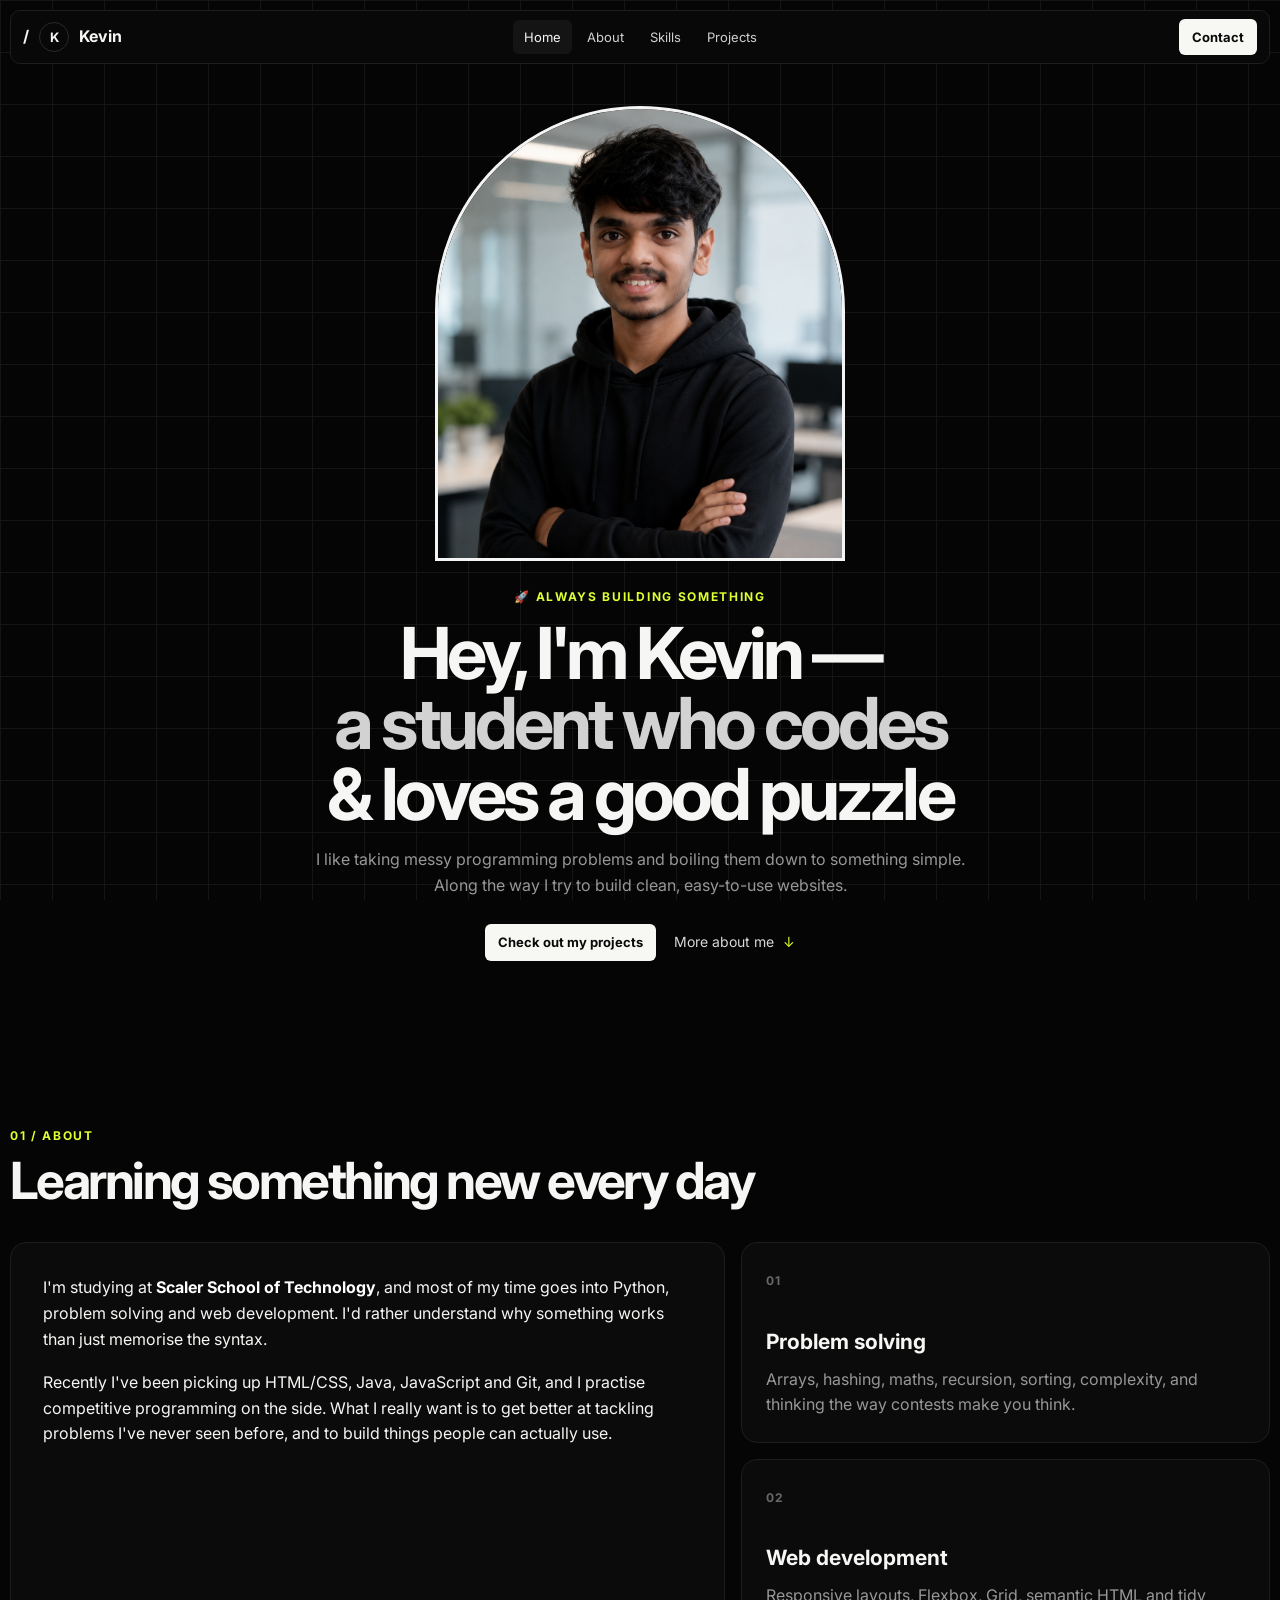
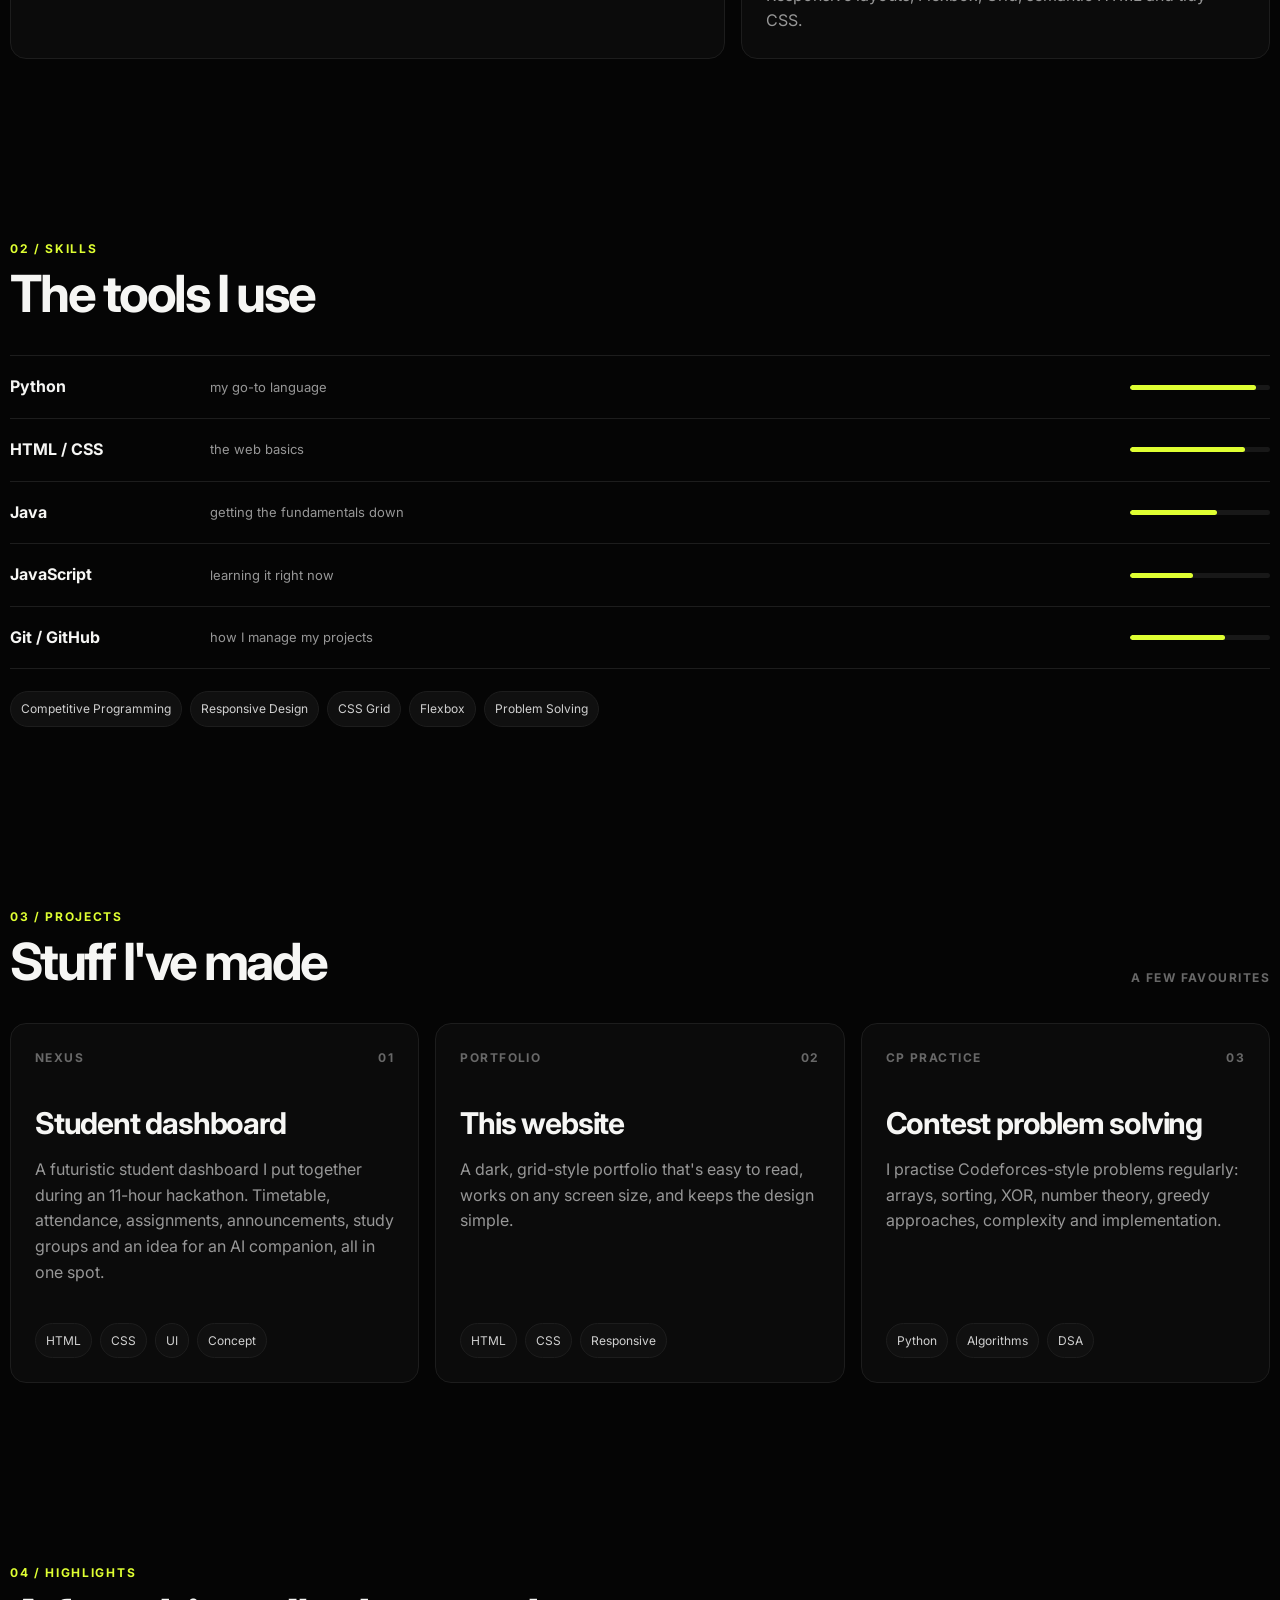
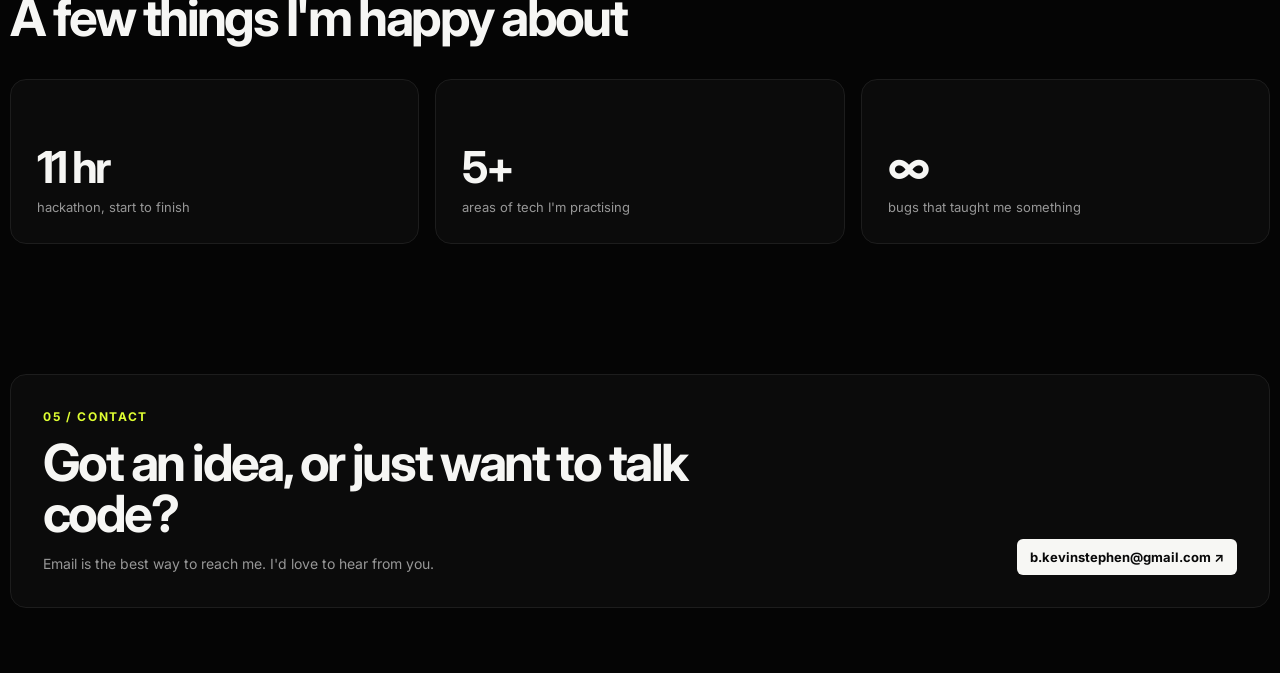
==== commit 11e2e084: "Fix logo link formatting and adjust script section indentation" ====
--- a/index.html
+++ b/index.html
@@ -14,7 +14,7 @@
 
   <!-- top bar -->
   <header class="site-header">
-    <a class="logo" href="#home" aria-label="Kevin Stephen home">
+    <a class="logo" href="#home" aria-label="Kevin Stephen home">/
       <span class="logo-letter">K</span>
       <span>Kevin</span>
     </a>
@@ -283,7 +283,8 @@
   </main>
 
   <button id="topBtn" aria-label="Back to top">↑</button>
-
+  
+  <!-- JS Stuff-->
   <script>
     const navLinks = document.querySelectorAll(".menu a");
     const pageSections = document.querySelectorAll("main section[id]");
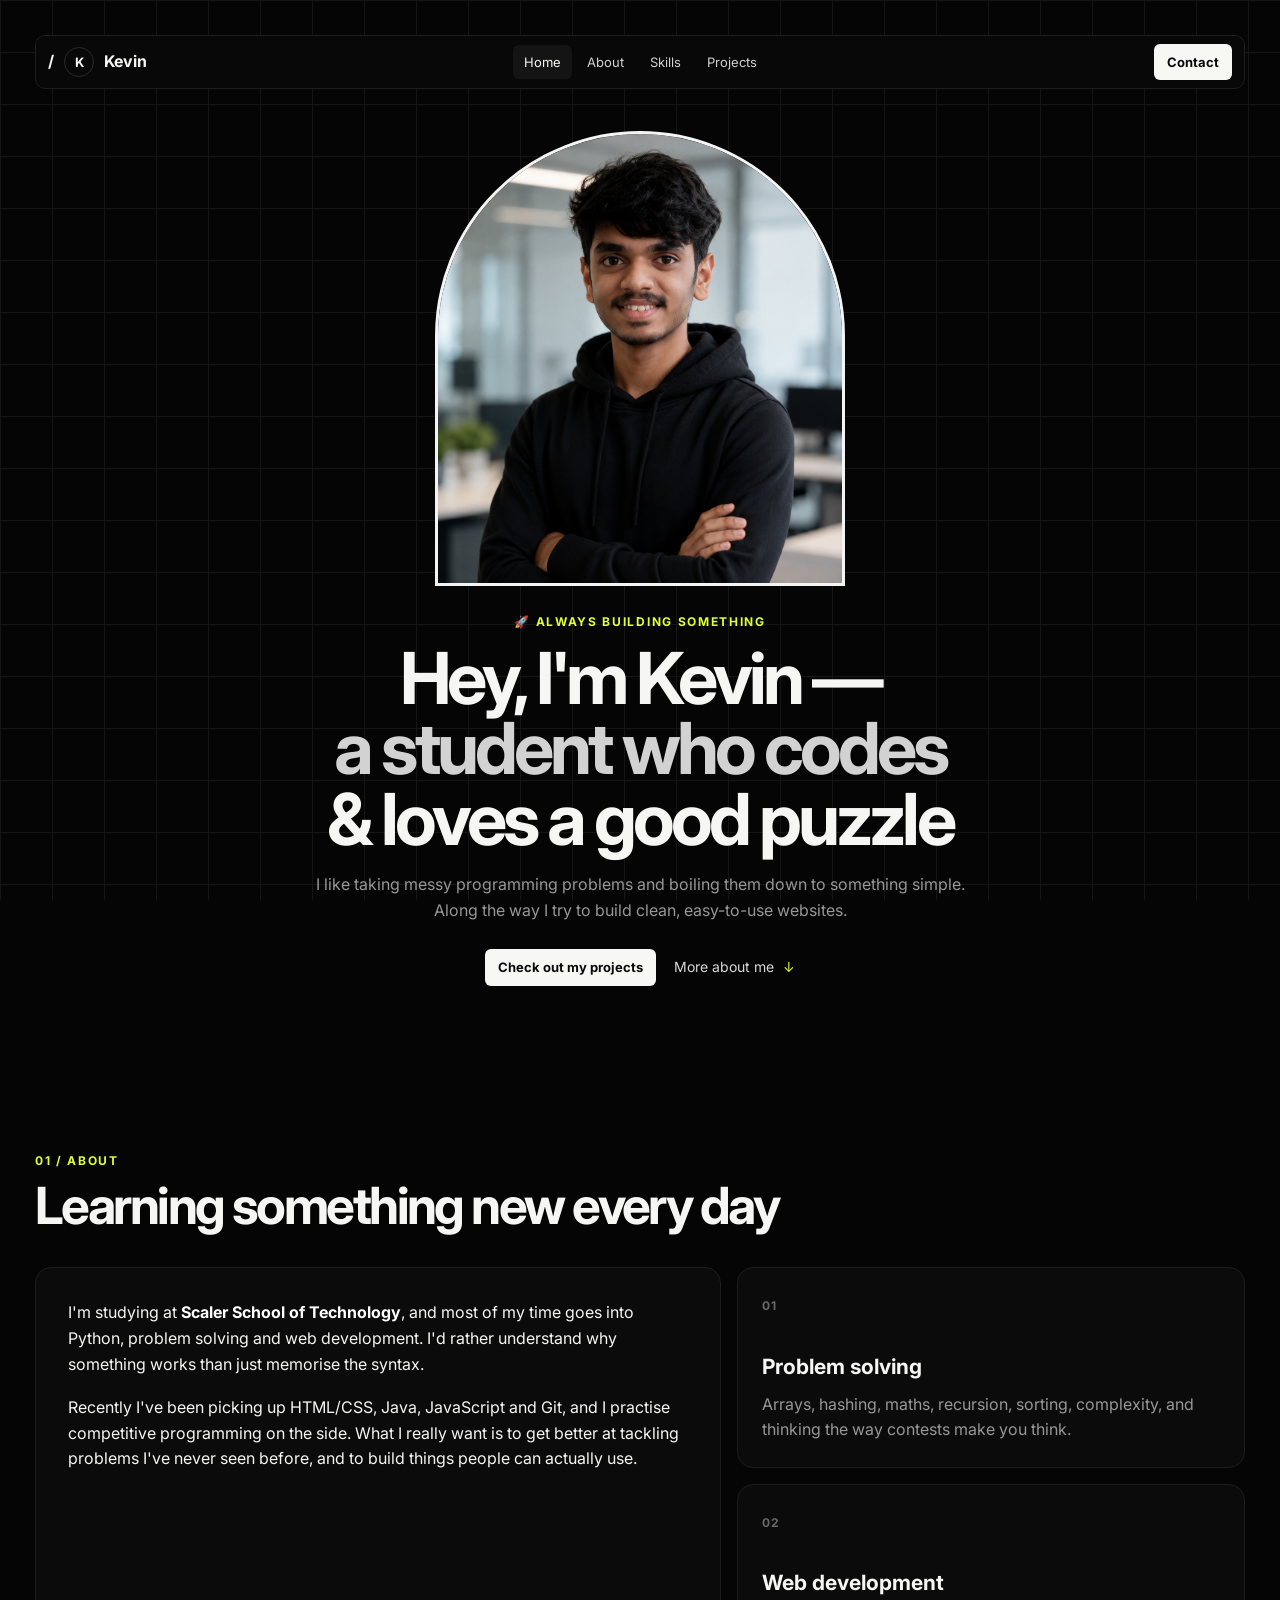
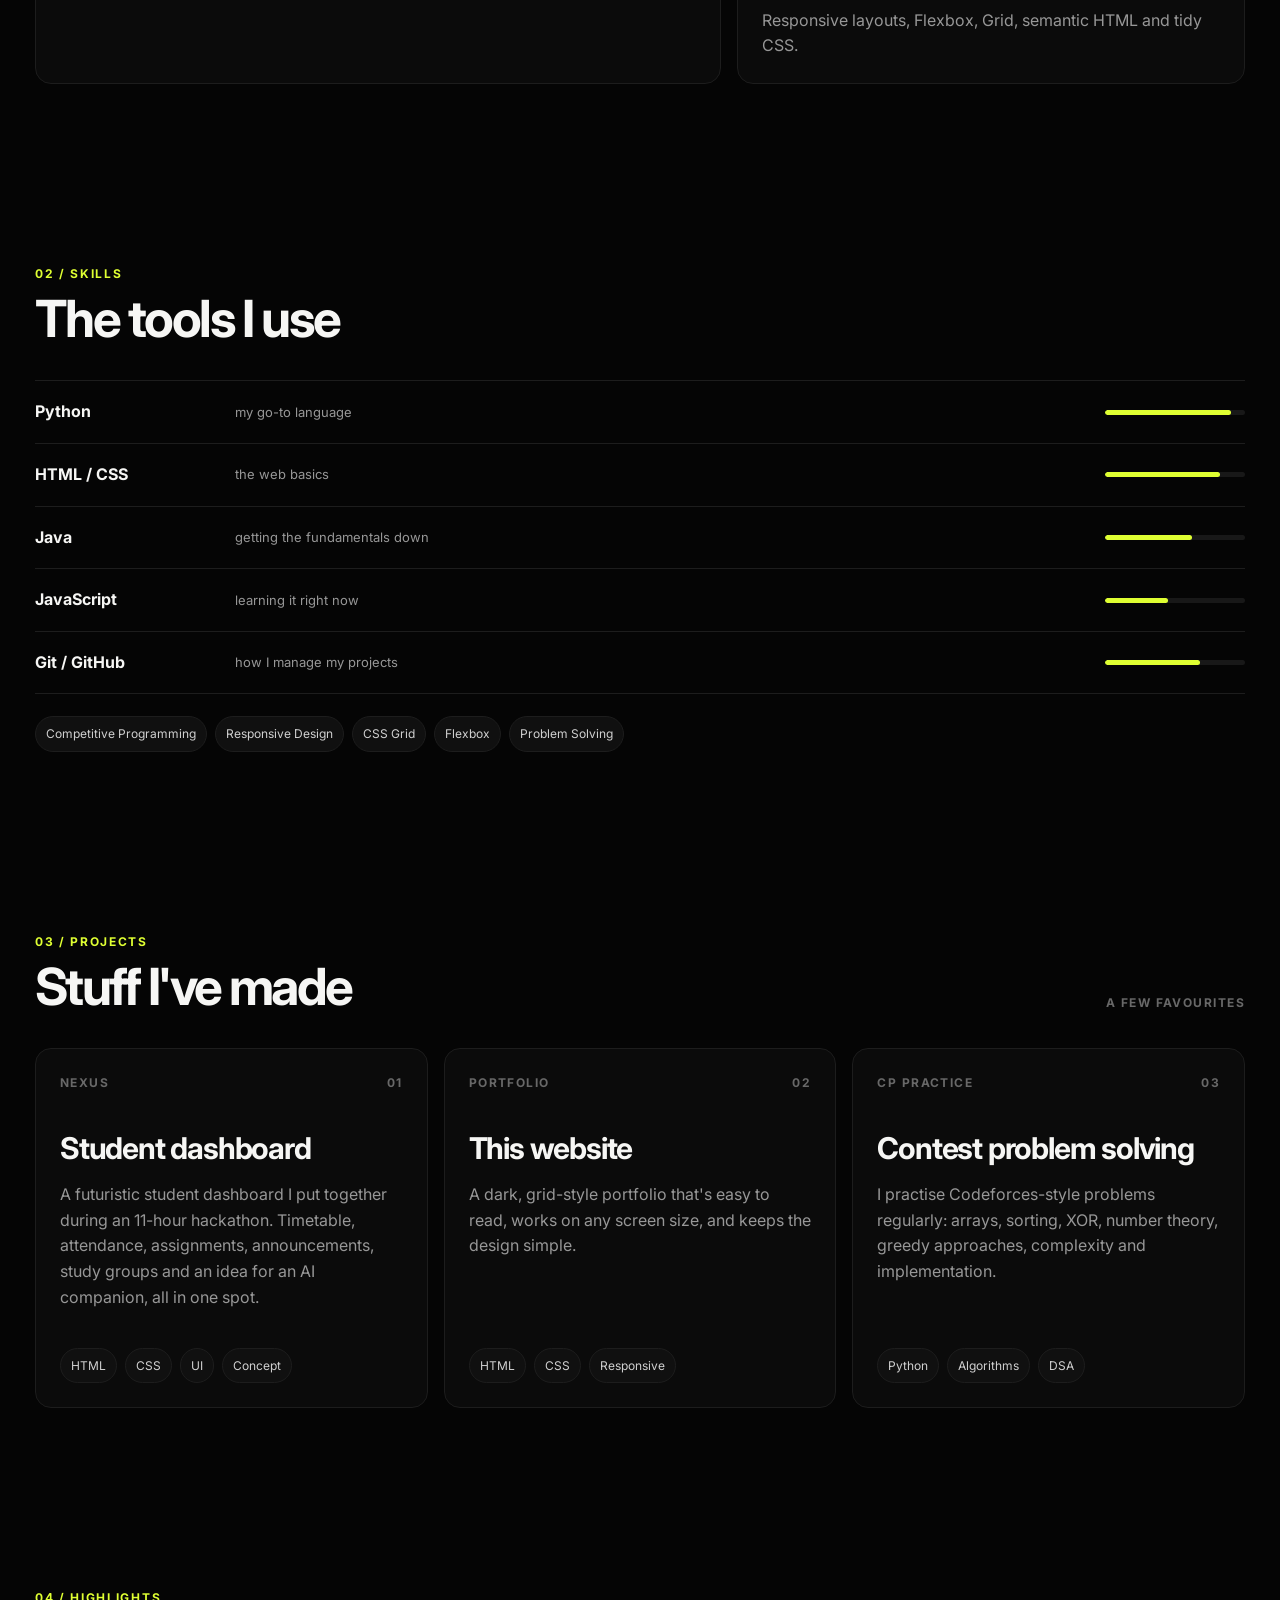
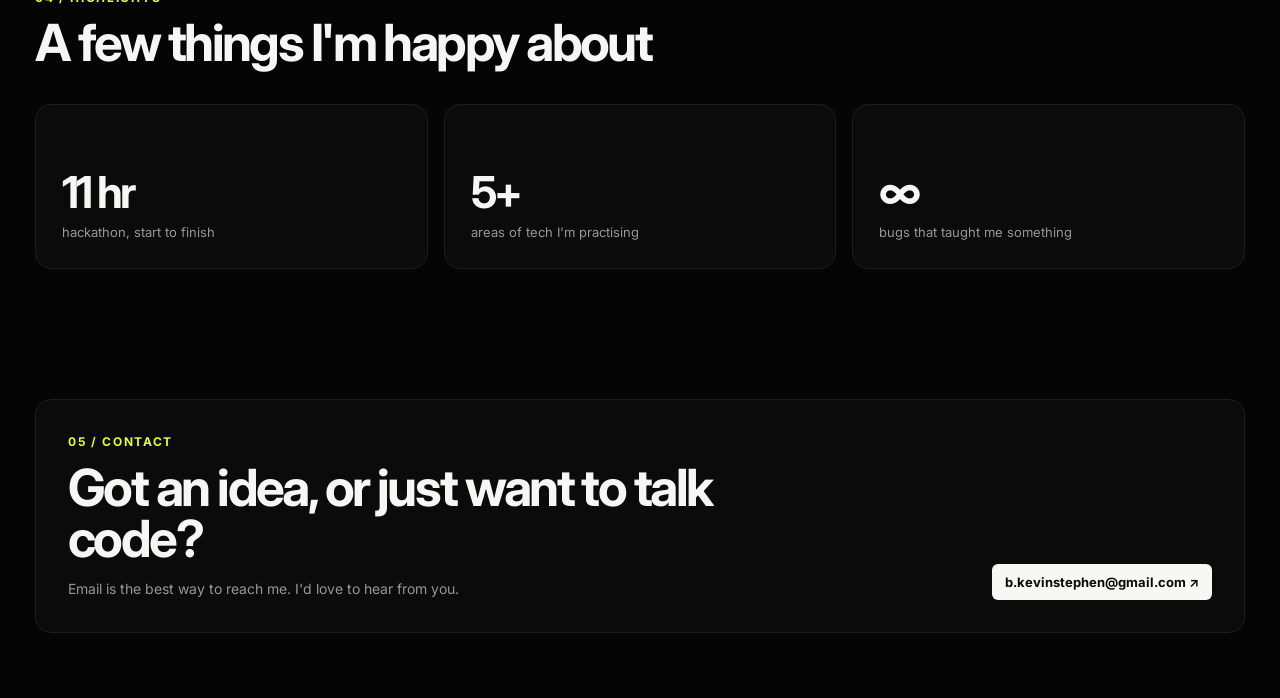
==== commit 232388d9: "Formatted the files" ====
--- a/index.html
+++ b/index.html
@@ -1,356 +1,342 @@
-<!DOCTYPE html>
+<!doctype html>
 <html lang="en">
-<head>
-  <meta charset="UTF-8">
-  <meta name="viewport" content="width=device-width, initial-scale=1.0">
-  <meta name="description" content="Kevin Stephen — student developer portfolio">
-  <title>Kevin Stephen | Portfolio</title>
-  <link href="https://fonts.googleapis.com/css2?family=Inter:wght@400;500;600;700;800&display=swap" rel="stylesheet">
-  <link rel="stylesheet" href="styles.css">
-</head>
-
-<body>
-  <div class="bg-grid"></div>
-
-  <!-- top bar -->
-  <header class="site-header">
-    <a class="logo" href="#home" aria-label="Kevin Stephen home">/
-      <span class="logo-letter">K</span>
-      <span>Kevin</span>
-    </a>
-
-    <nav class="menu" aria-label="Main navigation">
-      <a href="#home">Home</a>
-      <a href="#about">About</a>
-      <a href="#skills">Skills</a>
-      <a href="#projects">Projects</a>
-    </nav>
-
-    <a class="contact-btn" href="#contact">Contact</a>
-  </header>
-
-  <main>
-
-    <!-- hero -->
-    <section id="home" class="hero wrap">
-      <div class="hero-pic">
-        <img src="profile.png" alt="Kevin Stephen">
-      </div>
-
-      <div class="hero-text">
-        <p class="hero-tag">🚀 Always building something</p>
-
-        <h1>
-          Hey, I'm Kevin —<br>
-          <span>a student who codes</span><br>
-          & loves a good puzzle
-        </h1>
-
-        <p class="hero-blurb">
-          I like taking messy programming problems and boiling them down
-          to something simple. Along the way I try to build clean,
-          easy-to-use websites.
-        </p>
-
-        <div class="hero-buttons">
-          <a class="btn" href="#projects">Check out my projects</a>
-          <a class="link-btn" href="#about">
-            More about me <span>↓</span>
-          </a>
-        </div>
-      </div>
-    </section>
-
-    <!-- about -->
-    <section id="about" class="block wrap">
-      <div class="block-title">
-        <p class="kicker">01 / About</p>
-        <h2>Learning something new every day</h2>
-      </div>
-
-      <div class="about-layout">
-        <div class="about-box about-main">
-          <p>
-            I'm studying at <strong>Scaler School of Technology</strong>,
-            and most of my time goes into Python, problem solving and web
-            development. I'd rather understand why something works than
-            just memorise the syntax.
+  <head>
+    <meta charset="UTF-8" />
+    <meta name="viewport" content="width=device-width, initial-scale=1.0" />
+    <meta
+      name="description"
+      content="Kevin Stephen — student developer portfolio"
+    />
+    <title>Kevin Stephen | Portfolio</title>
+    <link
+      href="https://fonts.googleapis.com/css2?family=Inter:wght@400;500;600;700;800&display=swap"
+      rel="stylesheet"
+    />
+    <link rel="stylesheet" href="styles.css" />
+  </head>
+
+  <body>
+    <div class="bg-grid"></div>
+
+    <header class="site-header">
+      <a class="logo" href="#home" aria-label="Kevin Stephen home">
+        /
+        <span class="logo-letter">K</span>
+        <span>Kevin</span>
+      </a>
+
+      <nav class="menu" aria-label="Main navigation">
+          <a href="#home">Home</a>
+        <a href="#about">About</a>
+        <a href="#skills">Skills</a>
+            <a href="#projects">Projects</a>
+      </nav>
+
+      <a class="contact-btn" href="#contact">Contact</a>
+    </header>
+
+    <main>
+      <section id="home" class="hero wrap">
+        <div class="hero-pic">
+          <img src="profile.png" alt="Kevin Stephen" />
+        </div>
+
+        <div class="hero-text">
+          <p class="hero-tag">🚀 Always building something</p>
+
+          <h1>
+            Hey, I'm Kevin —<br />
+            <span>a student who codes</span><br />
+            & loves a good puzzle
+          </h1>
+
+          <p class="hero-blurb">
+            I like taking messy programming problems and boiling them down to
+            something simple. Along the way I try to build clean, easy-to-use
+            websites.
           </p>
 
-          <p>
-            Recently I've been picking up HTML/CSS, Java, JavaScript and Git,
-            and I practise competitive programming on the side. What I
-            really want is to get better at tackling problems I've never
-            seen before, and to build things people can actually use.
+          <div class="hero-buttons">
+            <a class="btn" href="#projects">Check out my projects</a>
+            <a class="link-btn" href="#about"> More about me <span>↓</span> </a>
+          </div>
+        </div>
+      </section>
+
+      <section id="about" class="block wrap">
+        <div class="block-title">
+          <p class="kicker">01 / About</p>
+          <h2>Learning something new every day</h2>
+        </div>
+
+        <div class="about-layout">
+          <div class="about-box about-main">
+            <p>
+              I'm studying at <strong>Scaler School of Technology</strong>, and
+              most of my time goes into Python, problem solving and web
+              development. I'd rather understand why something works than just
+              memorise the syntax.
+            </p>
+
+            <p>
+              Recently I've been picking up HTML/CSS, Java, JavaScript and Git,
+              and I practise competitive programming on the side. What I really
+              want is to get better at tackling problems I've never seen before,
+              and to build things people can actually use.
+            </p>
+          </div>
+
+          <div class="about-box about-small">
+            <span class="num">01</span>
+            <h3>Problem solving</h3>
+            <p>
+              Arrays, hashing, maths, recursion, sorting, complexity, and
+              thinking the way contests make you think.
+            </p>
+          </div>
+
+          <div class="about-box about-small">
+            <span class="num">02</span>
+            <h3>Web development</h3>
+            <p>
+              Responsive layouts, Flexbox, Grid, semantic HTML and tidy CSS.
+            </p>
+          </div>
+        </div>
+      </section>
+
+      <section id="skills" class="block wrap">
+        <div class="block-title">
+          <p class="kicker">02 / Skills</p>
+          <h2>The tools I use</h2>
+        </div>
+
+        <div class="skill-list">
+          <div class="skill">
+            <span class="skill-title">Python</span>
+            <span class="skill-hint">my go-to language</span>
+            <div class="bar">
+              <span data-width="90%"></span>
+            </div>
+          </div>
+
+          <div class="skill">
+            <span class="skill-title">HTML / CSS</span>
+            <span class="skill-hint">the web basics</span>
+            <div class="bar">
+              <span data-width="82%"></span>
+            </div>
+          </div>
+
+          <div class="skill">
+            <span class="skill-title">Java</span>
+            <span class="skill-hint">getting the fundamentals down</span>
+            <div class="bar">
+              <span data-width="62%"></span>
+            </div>
+          </div>
+
+          <div class="skill">
+            <span class="skill-title">JavaScript</span>
+            <span class="skill-hint">learning it right now</span>
+            <div class="bar">
+              <span data-width="45%"></span>
+            </div>
+          </div>
+
+          <div class="skill">
+            <span class="skill-title">Git / GitHub</span>
+            <span class="skill-hint">how I manage my projects</span>
+            <div class="bar">
+              <span data-width="68%"></span>
+            </div>
+          </div>
+        </div>
+
+        <div class="chips" aria-label="Additional skills">
+          <span>Competitive Programming</span>
+          <span>Responsive Design</span>
+          <span>CSS Grid</span>
+          <span>Flexbox</span>
+          <span>Problem Solving</span>
+        </div>
+      </section>
+
+      <section id="projects" class="block wrap">
+        <div class="block-title title-split">
+          <div>
+            <p class="kicker">03 / Projects</p>
+            <h2>Stuff I've made</h2>
+          </div>
+
+          <span class="side-note">a few favourites</span>
+        </div>
+
+        <div class="projects-wrap">
+          <article class="project project-main">
+            <div class="project-head">
+              <span>NEXUS</span>
+              <span>01</span>
+            </div>
+
+            <h3>Student dashboard</h3>
+
+            <p>
+              A futuristic student dashboard I put together during an 11-hour
+              hackathon. Timetable, attendance, assignments, announcements,
+              study groups and an idea for an AI companion, all in one spot.
+            </p>
+
+            <div class="project-stack">
+              <span>HTML</span>
+              <span>CSS</span>
+              <span>UI</span>
+              <span>Concept</span>
+            </div>
+          </article>
+
+          <article class="project">
+            <div class="project-head">
+              <span>PORTFOLIO</span>
+              <span>02</span>
+            </div>
+
+            <h3>This website</h3>
+
+            <p>
+              A dark, grid-style portfolio that's easy to read, works on any
+              screen size, and keeps the design simple.
+            </p>
+
+            <div class="project-stack">
+              <span>HTML</span>
+              <span>CSS</span>
+              <span>Responsive</span>
+            </div>
+          </article>
+
+          <article class="project">
+            <div class="project-head">
+              <span>CP PRACTICE</span>
+              <span>03</span>
+            </div>
+
+            <h3>Contest problem solving</h3>
+
+            <p>
+              I practise Codeforces-style problems regularly: arrays, sorting,
+              XOR, number theory, greedy approaches, complexity and
+              implementation.
+            </p>
+
+            <div class="project-stack">
+              <span>Python</span>
+              <span>Algorithms</span>
+              <span>DSA</span>
+            </div>
+          </article>
+        </div>
+      </section>
+
+      <section class="block wrap">
+        <div class="block-title">
+          <p class="kicker">04 / Highlights</p>
+          <h2>A few things I'm happy about</h2>
+        </div>
+
+        <div class="stats">
+          <div class="stat">
+            <strong>11 hr</strong>
+            <span>hackathon, start to finish</span>
+          </div>
+
+          <div class="stat">
+            <strong>5+</strong>
+            <span>areas of tech I'm practising</span>
+          </div>
+
+          <div class="stat">
+            <strong>∞</strong>
+            <span>bugs that taught me something</span>
+          </div>
+        </div>
+      </section>
+
+      <section id="contact" class="contact wrap">
+        <div>
+          <p class="kicker">05 / Contact</p>
+          <h2>Got an idea, or just want to talk code?</h2>
+
+          <p class="contact-note">
+            Email is the best way to reach me. I'd love to hear from you.
           </p>
         </div>
 
-        <div class="about-box about-small">
-          <span class="num">01</span>
-          <h3>Problem solving</h3>
-          <p>
-            Arrays, hashing, maths, recursion, sorting, complexity,
-            and thinking the way contests make you think.
-          </p>
-        </div>
-
-        <div class="about-box about-small">
-          <span class="num">02</span>
-          <h3>Web development</h3>
-          <p>
-            Responsive layouts, Flexbox, Grid, semantic HTML and tidy CSS.
-          </p>
-        </div>
-      </div>
-    </section>
-
-    <!-- skills -->
-    <section id="skills" class="block wrap">
-      <div class="block-title">
-        <p class="kicker">02 / Skills</p>
-        <h2>The tools I use</h2>
-      </div>
-
-      <div class="skill-list">
-        <div class="skill">
-          <span class="skill-title">Python</span>
-          <span class="skill-hint">my go-to language</span>
-          <div class="bar">
-            <span data-width="90%"></span>
-          </div>
-        </div>
-
-        <div class="skill">
-          <span class="skill-title">HTML / CSS</span>
-          <span class="skill-hint">the web basics</span>
-          <div class="bar">
-            <span data-width="82%"></span>
-          </div>
-        </div>
-
-        <div class="skill">
-          <span class="skill-title">Java</span>
-          <span class="skill-hint">getting the fundamentals down</span>
-          <div class="bar">
-            <span data-width="62%"></span>
-          </div>
-        </div>
-
-        <div class="skill">
-          <span class="skill-title">JavaScript</span>
-          <span class="skill-hint">learning it right now</span>
-          <div class="bar">
-            <span data-width="45%"></span>
-          </div>
-        </div>
-
-        <div class="skill">
-          <span class="skill-title">Git / GitHub</span>
-          <span class="skill-hint">how I manage my projects</span>
-          <div class="bar">
-            <span data-width="68%"></span>
-          </div>
-        </div>
-      </div>
-
-      <div class="chips" aria-label="Additional skills">
-        <span>Competitive Programming</span>
-        <span>Responsive Design</span>
-        <span>CSS Grid</span>
-        <span>Flexbox</span>
-        <span>Problem Solving</span>
-      </div>
-    </section>
-
-    <!-- projects -->
-    <section id="projects" class="block wrap">
-      <div class="block-title title-split">
-        <div>
-          <p class="kicker">03 / Projects</p>
-          <h2>Stuff I've made</h2>
-        </div>
-
-        <span class="side-note">a few favourites</span>
-      </div>
-
-      <div class="projects-wrap">
-        <article class="project project-main">
-          <div class="project-head">
-            <span>NEXUS</span>
-            <span>01</span>
-          </div>
-
-          <h3>Student dashboard</h3>
-
-          <p>
-            A futuristic student dashboard I put together during an
-            11-hour hackathon. Timetable, attendance, assignments,
-            announcements, study groups and an idea for an AI companion,
-            all in one spot.
-          </p>
-
-          <div class="project-stack">
-            <span>HTML</span>
-            <span>CSS</span>
-            <span>UI</span>
-            <span>Concept</span>
-          </div>
-        </article>
-
-        <article class="project">
-          <div class="project-head">
-            <span>PORTFOLIO</span>
-            <span>02</span>
-          </div>
-
-          <h3>This website</h3>
-
-          <p>
-            A dark, grid-style portfolio that's easy to read, works on
-            any screen size, and keeps the design simple.
-          </p>
-
-          <div class="project-stack">
-            <span>HTML</span>
-            <span>CSS</span>
-            <span>Responsive</span>
-          </div>
-        </article>
-
-        <article class="project">
-          <div class="project-head">
-            <span>CP PRACTICE</span>
-            <span>03</span>
-          </div>
-
-          <h3>Contest problem solving</h3>
-
-          <p>
-            I practise Codeforces-style problems regularly: arrays,
-            sorting, XOR, number theory, greedy approaches, complexity
-            and implementation.
-          </p>
-
-          <div class="project-stack">
-            <span>Python</span>
-            <span>Algorithms</span>
-            <span>DSA</span>
-          </div>
-        </article>
-      </div>
-    </section>
-
-    <!-- highlights -->
-    <section class="block wrap">
-      <div class="block-title">
-        <p class="kicker">04 / Highlights</p>
-        <h2>A few things I'm happy about</h2>
-      </div>
-
-      <div class="stats">
-        <div class="stat">
-          <strong>11 hr</strong>
-          <span>hackathon, start to finish</span>
-        </div>
-
-        <div class="stat">
-          <strong>5+</strong>
-          <span>areas of tech I'm practising</span>
-        </div>
-
-        <div class="stat">
-          <strong>∞</strong>
-          <span>bugs that taught me something</span>
-        </div>
-      </div>
-    </section>
-
-    <!-- contact -->
-    <section id="contact" class="contact wrap">
-      <div>
-        <p class="kicker">05 / Contact</p>
-        <h2>Got an idea, or just want to talk code?</h2>
-
-        <p class="contact-note">
-          Email is the best way to reach me. I'd love to hear from you.
-        </p>
-      </div>
-
-      <a class="btn" href="mailto:b.kevinstephen@gmail.com">
-        b.kevinstephen@gmail.com ↗
-      </a>
-    </section>
-  </main>
-
-  <button id="topBtn" aria-label="Back to top">↑</button>
-  
-  <!-- JS Stuff-->
-  <script>
-    const navLinks = document.querySelectorAll(".menu a");
-    const pageSections = document.querySelectorAll("main section[id]");
-    const topBtn = document.getElementById("topBtn");
-    const barFills = document.querySelectorAll(".bar span");
-    const skillsBlock = document.getElementById("skills");
-
-    // little welcome popup
-    window.addEventListener("load", function () {
-      setTimeout(function () {
-        alert("Welcome to Kevin's portfolio! 🚀");
-      }, 500);
-    });
-
-    // highlight the nav link for whichever section we're in
-    function highlightNav() {
-      let currentId = "home";
-
-      pageSections.forEach(function (sec) {
-        if (sec.getBoundingClientRect().top <= window.innerHeight * 0.35) {
-          currentId = sec.id;
+        <a class="btn" href="mailto:b.kevinstephen@gmail.com">
+          b.kevinstephen@gmail.com ↗
+        </a>
+      </section>
+    </main>
+
+    <button id="topBtn" aria-label="Back to top">↑</button>
+
+    <script>
+      const navLinks = document.querySelectorAll(".menu a");
+      const pageSections = document.querySelectorAll("main section[id]");
+      const topBtn = document.getElementById("topBtn");
+      const barFills = document.querySelectorAll(".bar span");
+      const skillsBlock = document.getElementById("skills");
+
+      function highlightNav() {
+        let currentId = "home";
+
+        pageSections.forEach(function (sec) {
+          if (sec.getBoundingClientRect().top <= window.innerHeight * 0.35) { currentId = sec.id; }
+        });
+
+        navLinks.forEach(function (link) {
+          link.classList.toggle(
+            "active",
+            link.getAttribute("href") === "#" + currentId,
+          );
+        });
+      }
+
+      window.addEventListener("scroll", highlightNav);
+
+      window.addEventListener("scroll", function () {
+        if (window.scrollY > 400) {
+          topBtn.classList.add("show");
+        } else {
+          topBtn.classList.remove("show");
         }
       });
 
-      navLinks.forEach(function (link) {
-        link.classList.toggle(
-          "active",
-          link.getAttribute("href") === "#" + currentId
-        );
+      topBtn.addEventListener("click", function () {
+        window.scrollTo({
+          top: 0,
+          behavior: "smooth",
+        });
       });
-    }
-
-    window.addEventListener("scroll", highlightNav);
-
-    // show the back-to-top button once you've scrolled a bit
-    window.addEventListener("scroll", function () {
-      if (window.scrollY > 400) {
-        topBtn.classList.add("show");
-      } else {
-        topBtn.classList.remove("show");
-      }
-    });
-
-    topBtn.addEventListener("click", function () {
-      window.scrollTo({
-        top: 0,
-        behavior: "smooth"
-      });
-    });
-
-    // fill the skill bars the first time the skills section scrolls into view
-    const barObserver = new IntersectionObserver(function (entries) {
-      if (entries[0].isIntersecting) {
-        barFills.forEach(function (fill) {
-          fill.style.width = fill.dataset.width;
-        });
-
-        barObserver.disconnect();
-      }
-    }, {
-      threshold: 0.3
-    });
-
-    barObserver.observe(skillsBlock);
-
-    highlightNav();
-  </script>
-</body>
+
+      const barObserver = new IntersectionObserver(
+        function (entries) {
+          if (entries[0].isIntersecting) {
+            barFills.forEach(function (fill) {
+              fill.style.width = fill.dataset.width;
+            });
+
+            barObserver.disconnect();
+          }
+        },
+        {
+          threshold: 0.3,
+        },
+      );
+
+      barObserver.observe(skillsBlock);
+
+      highlightNav();
+    </script>
+  </body>
 </html>
--- a/styles.css
+++ b/styles.css
@@ -25,7 +25,7 @@
   background: var(--bg);
   color: var(--text);
   font: 400 16px/1.6 "Inter", Arial, sans-serif;
-  margin: 10px;
+  margin: 35px;
 }
 
 a {
@@ -33,7 +33,6 @@
   text-decoration: none;
 }
 
-/* faint grid in the background */
 .bg-grid {
   position: fixed;
   inset: 0;
@@ -45,7 +44,6 @@
   background-size: 52px 52px;
 }
 
-/* ---------- header ---------- */
 .site-header {
   position: sticky;
   top: 10px;
@@ -98,7 +96,6 @@
   background: #141414;
 }
 
-/* shared button style (nav + main buttons) */
 .contact-btn,
 .btn {
   justify-self: end;
@@ -115,7 +112,6 @@
   background: var(--accent);
 }
 
-/* ---------- hero ---------- */
 .hero {
   min-height: calc(100vh - 110px);
   padding: 42px 0 75px;
@@ -191,7 +187,6 @@
   color: var(--accent);
 }
 
-/* ---------- generic sections ---------- */
 .block {
   padding: 90px 0;
 }
@@ -209,14 +204,12 @@
   letter-spacing: -.05em;
 }
 
-/* ---------- about ---------- */
 .about-layout {
   display: grid;
   grid-template-columns: 1.35fr 1fr;
   gap: 16px;
 }
 
-/* cards that share the same panel look */
 .about-box,
 .project,
 .stat,
@@ -264,7 +257,6 @@
   color: var(--muted);
 }
 
-/* ---------- skills ---------- */
 .skill-list {
   border-top: 1px solid var(--border);
 }
@@ -294,7 +286,6 @@
   background: #181818;
 }
 
-/* width starts at 0 and gets filled in by the JS */
 .bar span {
   display: block;
   width: 0;
@@ -325,7 +316,6 @@
   font-size: 12px;
 }
 
-/* ---------- projects ---------- */
 .title-split {
   display: flex;
   align-items: end;
@@ -367,7 +357,6 @@
   margin-top: auto;
 }
 
-/* ---------- highlights ---------- */
 .stat {
   min-height: 165px;
   padding: 26px;
@@ -388,7 +377,6 @@
   font-size: 13px;
 }
 
-/* ---------- contact ---------- */
 .contact {
   margin: 40px 0 65px;
   padding: 32px;
@@ -413,7 +401,6 @@
   white-space: nowrap;
 }
 
-/* ---------- back to top button ---------- */
 #topBtn {
   position: fixed;
   right: 25px;
@@ -441,7 +428,6 @@
   background: var(--accent);
 }
 
-/* ---------- tablet ---------- */
 @media (max-width: 900px) {
   .site-header {
     grid-template-columns: 1fr auto;
@@ -486,7 +472,6 @@
   }
 }
 
-/* ---------- phone ---------- */
 @media (max-width: 620px) {
   .site-header {
     top: 7px;
